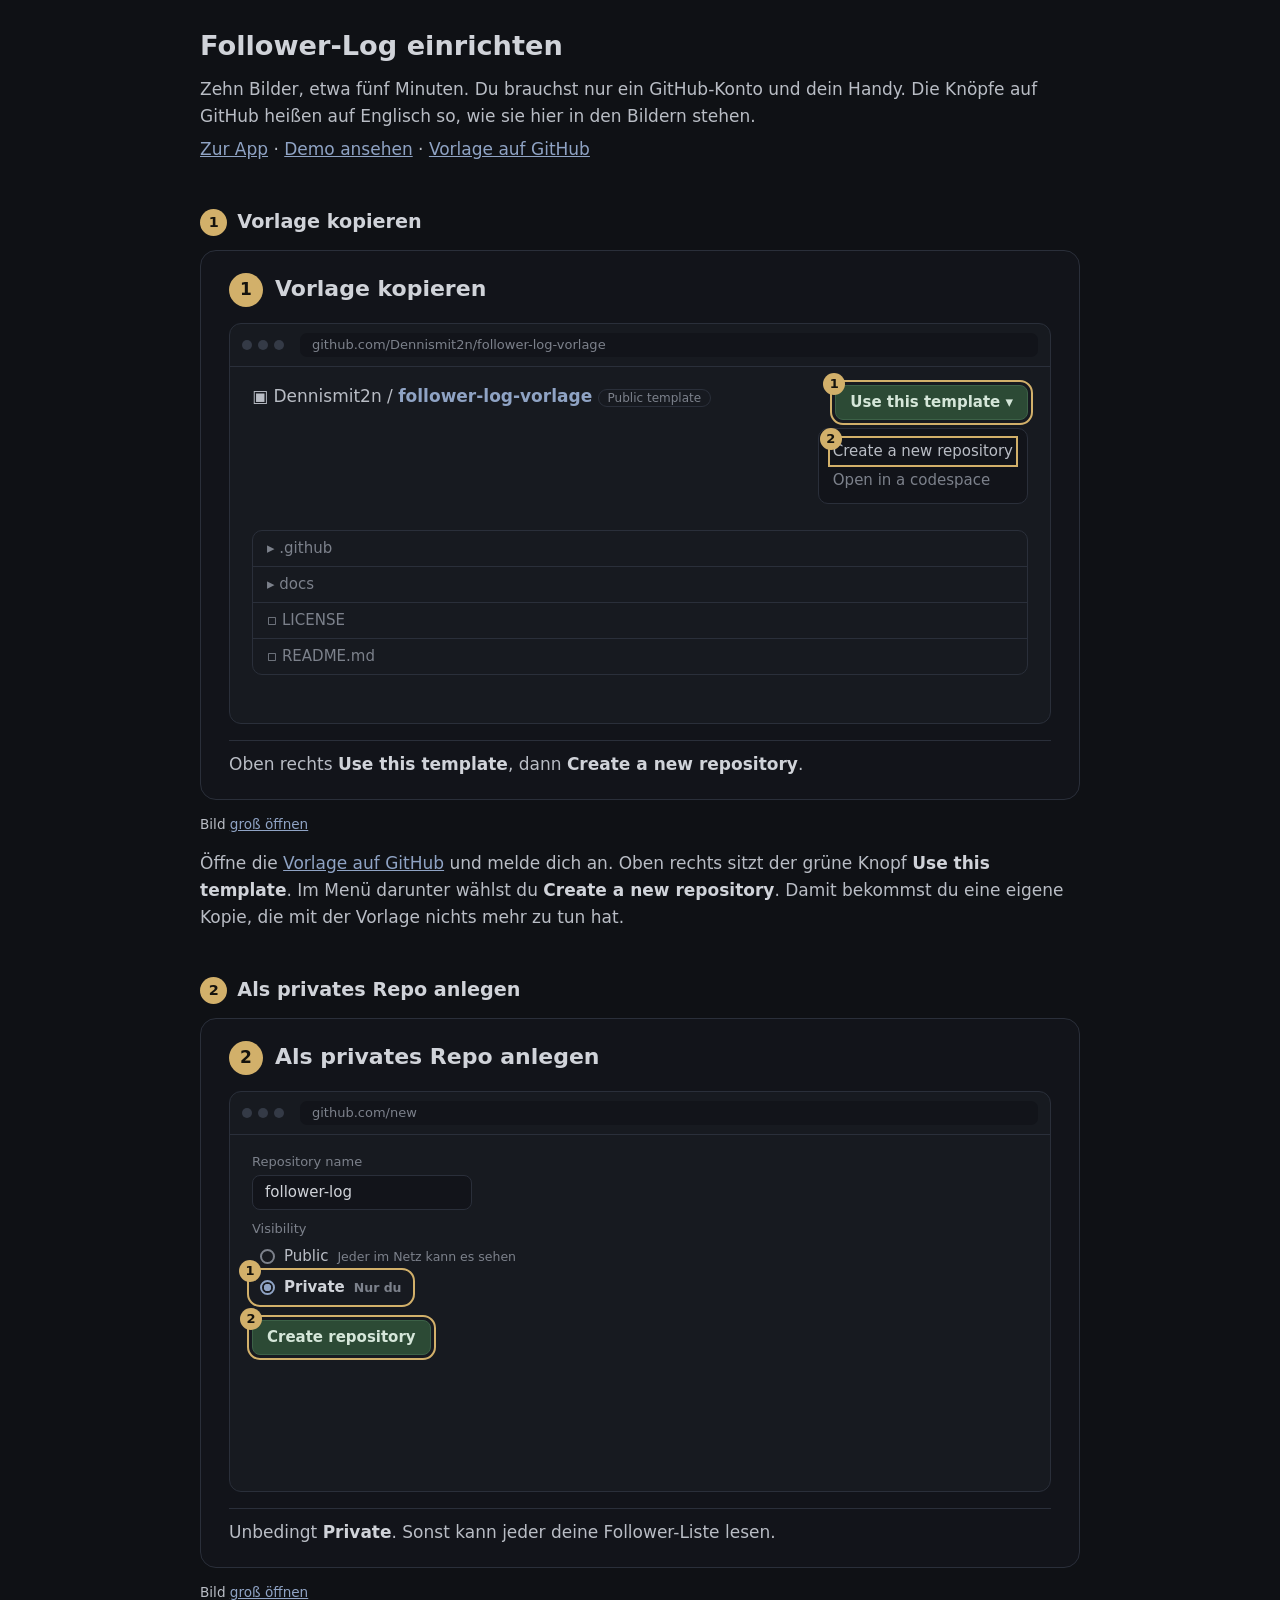
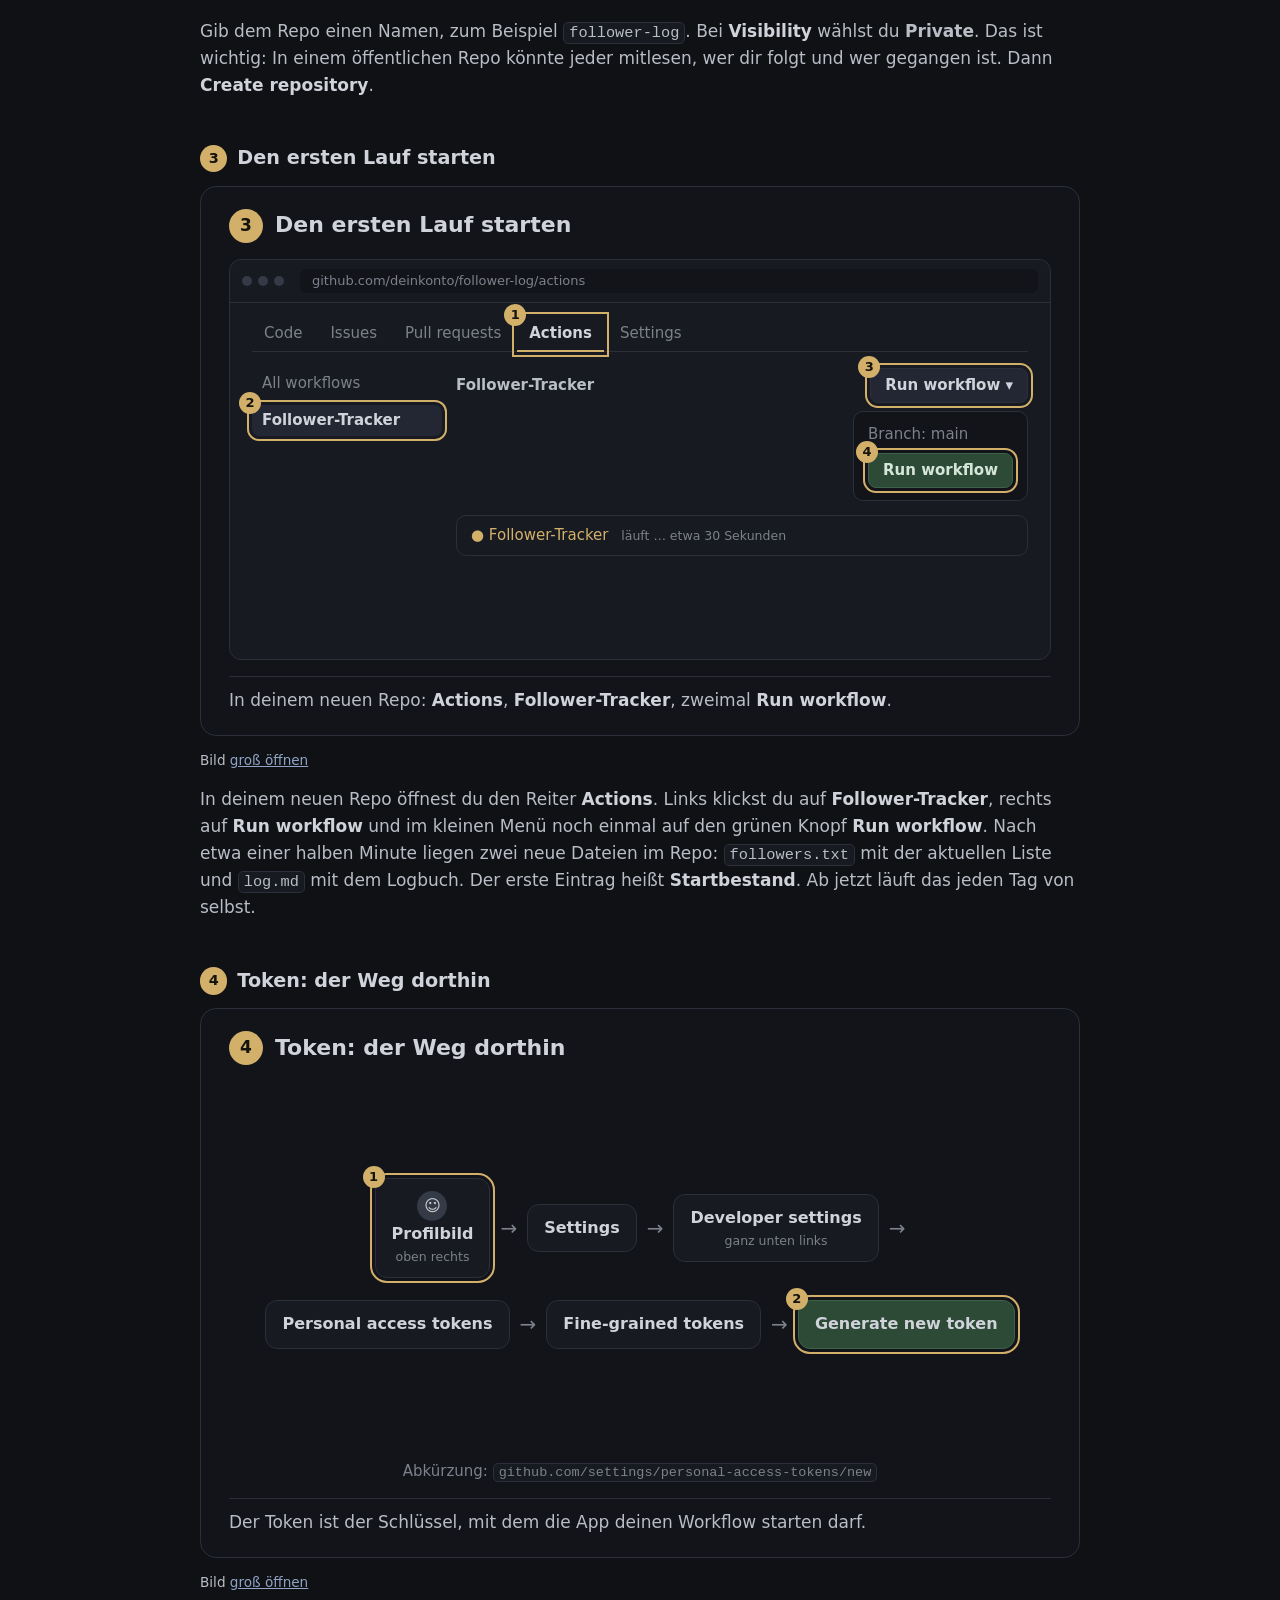
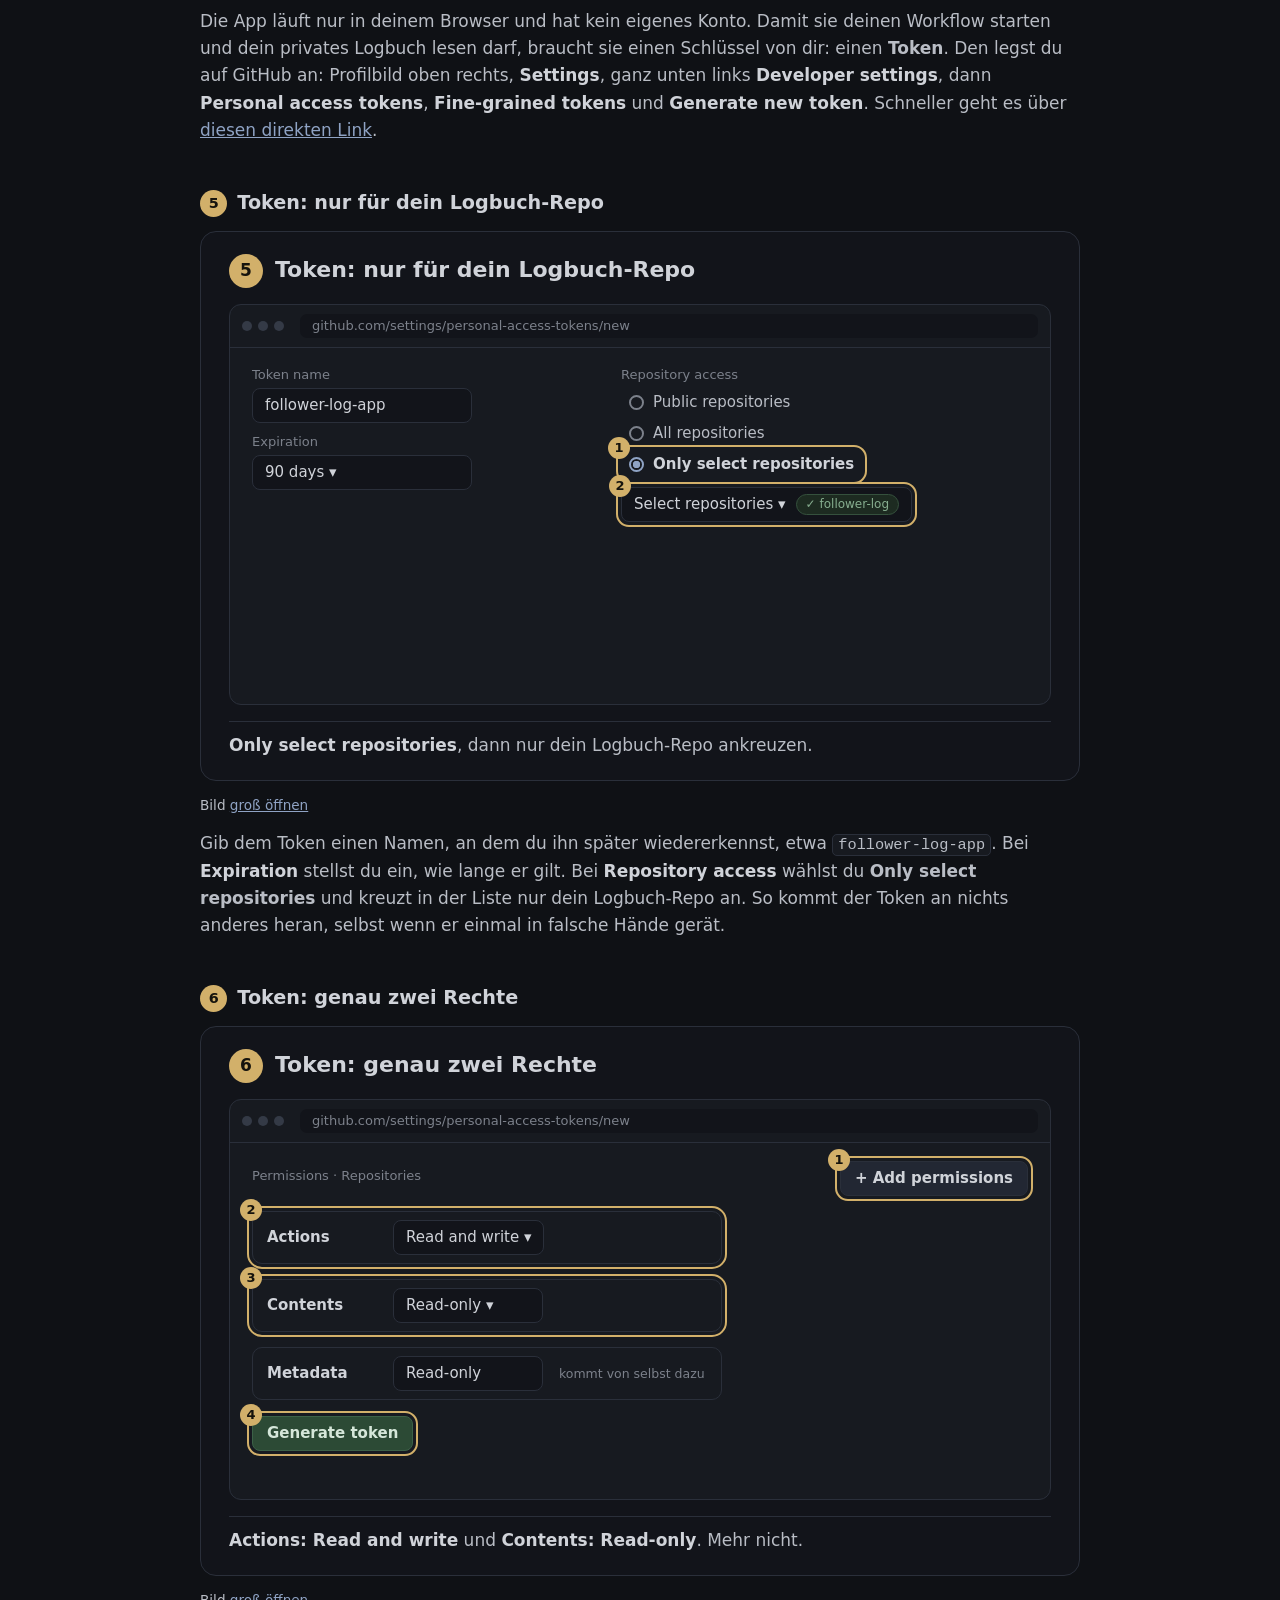
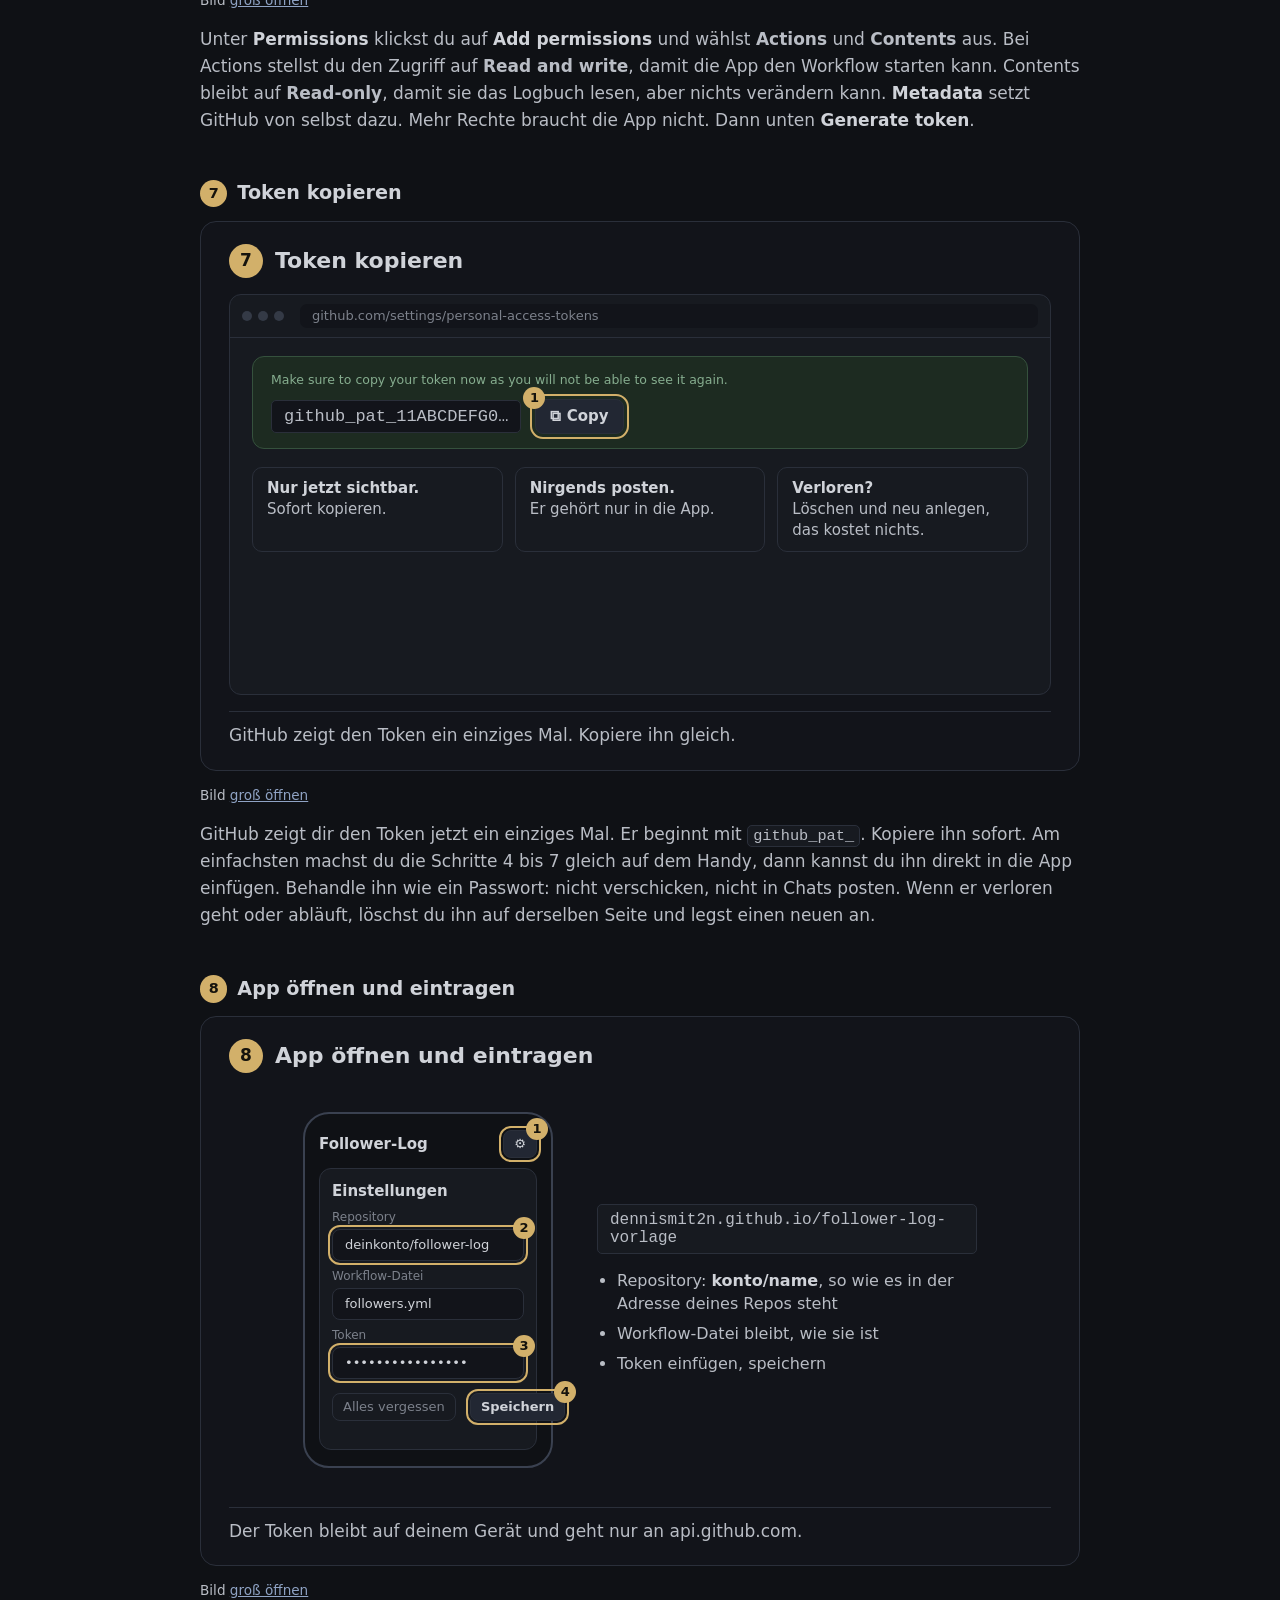
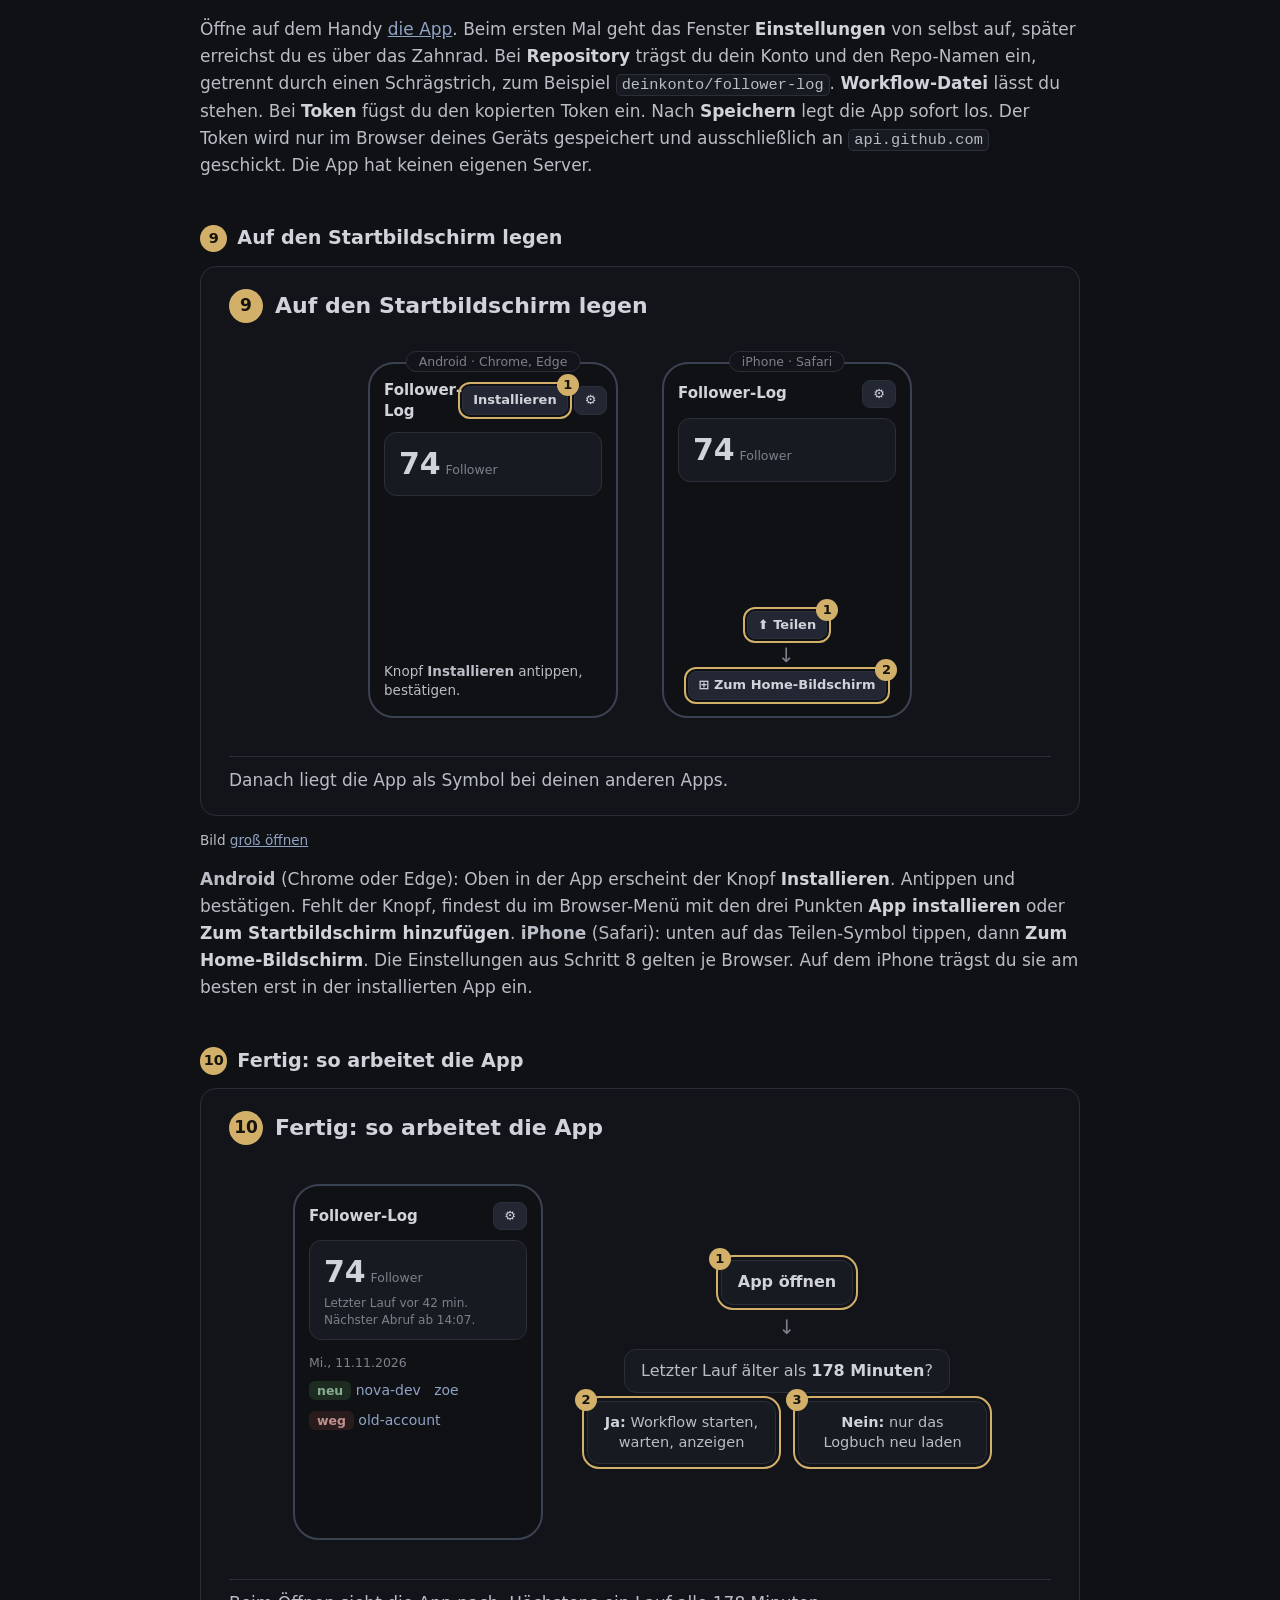
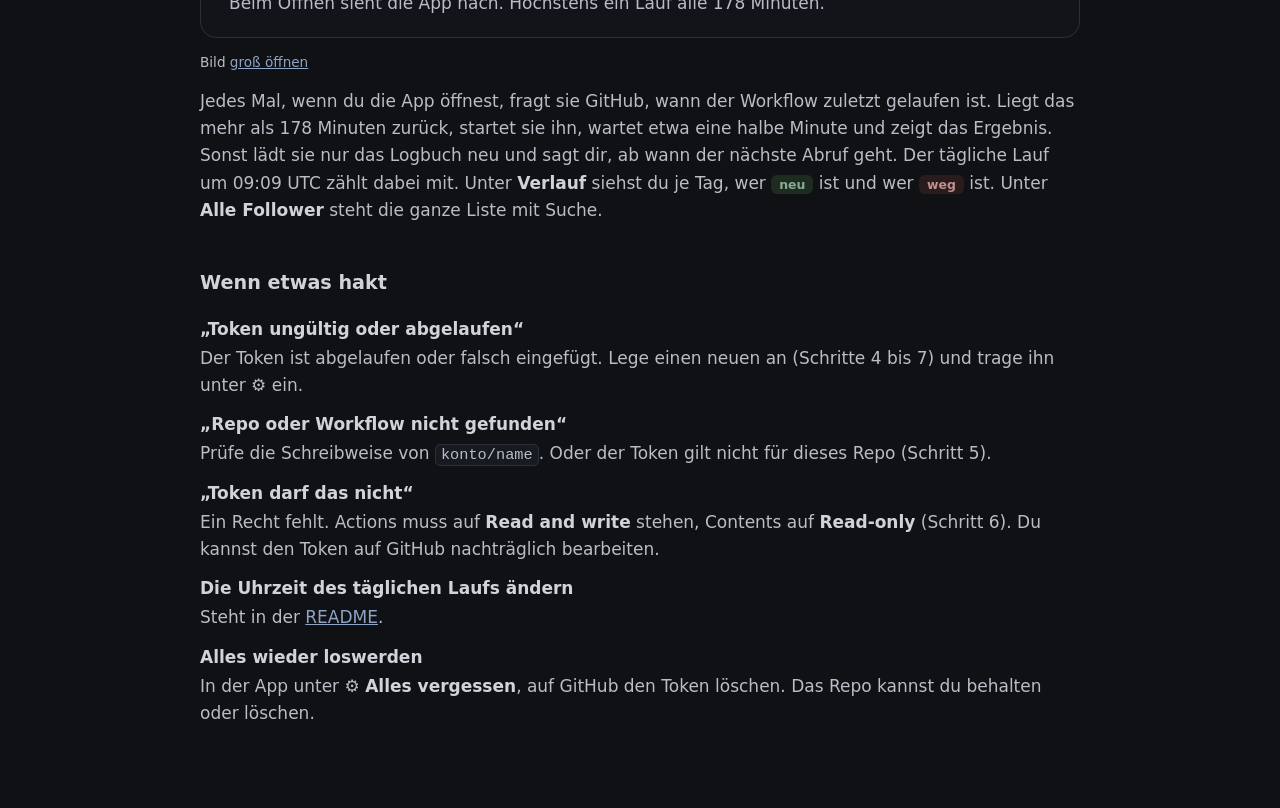
==== docs/anleitung/index.html @ 89ba096e "Anleitung in Bildern: zehn Schritte, bewegtes Bild, Seite fürs Handy README führt jetzt in drei Teil" ====
<!doctype html>
<html lang="de">
<head>
<meta charset="utf-8">
<meta name="viewport" content="width=device-width, initial-scale=1">
<title>Follower-Log einrichten</title>
<meta name="description" content="Schritt für Schritt in Bildern: Vorlage kopieren, Token anlegen, App einrichten und installieren.">
<meta name="theme-color" content="#0f1115">
<meta name="color-scheme" content="dark">
<link rel="icon" href="../icon.svg" type="image/svg+xml">
<link rel="stylesheet" href="anleitung.css?v=1">
</head>
<body>
<header class="seitenkopf">
  <h1>Follower-Log einrichten</h1>
  <p>Zehn Bilder, etwa fünf Minuten. Du brauchst nur ein GitHub-Konto und dein Handy. Die Knöpfe auf GitHub heißen auf Englisch so, wie sie hier in den Bildern stehen.</p>
  <p><a href="../">Zur App</a> · <a href="../?demo">Demo ansehen</a> · <a href="https://github.com/Dennismit2n/follower-log-vorlage">Vorlage auf GitHub</a></p>
</header>

<main>

<!-- 1 -->
<section class="schritt">
  <h2><span>1</span> Vorlage kopieren</h2>
  <div class="bild" id="b01">
    <div class="titel"><b>1</b> Vorlage kopieren</div>
    <div class="fenster">
      <div class="leiste"><i></i><i></i><i></i><span class="adresse">github.com/Dennismit2n/follower-log-vorlage</span></div>
      <div class="inhalt">
        <div class="reihe zwischen">
          <div class="reponame">▣ Dennismit2n / <b>follower-log-vorlage</b> <span class="schild">Public template</span></div>
          <div class="stapel">
            <span class="k gruen ziel">Use this template ▾</span>
            <div class="menue"><span class="ziel zwei">Create a new repository</span><span class="blass">Open in a codespace</span></div>
          </div>
        </div>
        <div class="dateien"><span>▸ .github</span><span>▸ docs</span><span>▫ LICENSE</span><span>▫ README.md</span></div>
      </div>
    </div>
    <div class="unten">Oben rechts <em>Use this template</em>, dann <em>Create a new repository</em>.</div>
  </div>
  <p>Öffne die <a href="https://github.com/Dennismit2n/follower-log-vorlage">Vorlage auf GitHub</a> und melde dich an. Oben rechts sitzt der grüne Knopf <em>Use this template</em>. Im Menü darunter wählst du <em>Create a new repository</em>. Damit bekommst du eine eigene Kopie, die mit der Vorlage nichts mehr zu tun hat.</p>
</section>

<!-- 2 -->
<section class="schritt">
  <h2><span>2</span> Als privates Repo anlegen</h2>
  <div class="bild" id="b02">
    <div class="titel"><b>2</b> Als privates Repo anlegen</div>
    <div class="fenster">
      <div class="leiste"><i></i><i></i><i></i><span class="adresse">github.com/new</span></div>
      <div class="inhalt formular">
        <label>Repository name</label>
        <div class="feld">follower-log</div>
        <label>Visibility</label>
        <div class="wahl"><span class="punkt"></span> Public <small>Jeder im Netz kann es sehen</small></div>
        <div class="wahl an ziel"><span class="punkt"></span> Private <small>Nur du</small></div>
        <span class="k gruen ziel zwei">Create repository</span>
      </div>
    </div>
    <div class="unten">Unbedingt <em>Private</em>. Sonst kann jeder deine Follower-Liste lesen.</div>
  </div>
  <p>Gib dem Repo einen Namen, zum Beispiel <code>follower-log</code>. Bei <em>Visibility</em> wählst du <strong>Private</strong>. Das ist wichtig: In einem öffentlichen Repo könnte jeder mitlesen, wer dir folgt und wer gegangen ist. Dann <em>Create repository</em>.</p>
</section>

<!-- 3 -->
<section class="schritt">
  <h2><span>3</span> Den ersten Lauf starten</h2>
  <div class="bild" id="b03">
    <div class="titel"><b>3</b> Den ersten Lauf starten</div>
    <div class="fenster">
      <div class="leiste"><i></i><i></i><i></i><span class="adresse">github.com/deinkonto/follower-log/actions</span></div>
      <div class="inhalt">
        <div class="tabs"><span>Code</span><span>Issues</span><span>Pull requests</span><span class="aktiv ziel">Actions</span><span>Settings</span></div>
        <div class="reihe oben">
          <div class="seite"><span class="blass">All workflows</span><span class="gewaehlt ziel zwei">Follower-Tracker</span></div>
          <div class="haupt">
            <div class="reihe zwischen"><b>Follower-Tracker</b><span class="k ziel drei">Run workflow ▾</span></div>
            <div class="menue rechts"><span class="blass">Branch: main</span><span class="k gruen ziel vier">Run workflow</span></div>
            <div class="lauf">● Follower-Tracker <small>läuft … etwa 30 Sekunden</small></div>
          </div>
        </div>
      </div>
    </div>
    <div class="unten">In deinem neuen Repo: <em>Actions</em>, <em>Follower-Tracker</em>, zweimal <em>Run workflow</em>.</div>
  </div>
  <p>In deinem neuen Repo öffnest du den Reiter <em>Actions</em>. Links klickst du auf <em>Follower-Tracker</em>, rechts auf <em>Run workflow</em> und im kleinen Menü noch einmal auf den grünen Knopf <em>Run workflow</em>. Nach etwa einer halben Minute liegen zwei neue Dateien im Repo: <code>followers.txt</code> mit der aktuellen Liste und <code>log.md</code> mit dem Logbuch. Der erste Eintrag heißt <em>Startbestand</em>. Ab jetzt läuft das jeden Tag von selbst.</p>
</section>

<!-- 4 -->
<section class="schritt">
  <h2><span>4</span> Token: der Weg dorthin</h2>
  <div class="bild" id="b04">
    <div class="titel"><b>4</b> Token: der Weg dorthin</div>
    <div class="pfad">
      <div class="station ziel"><span class="rund">☺</span>Profilbild<small>oben rechts</small></div><u>→</u>
      <div class="station">Settings</div><u>→</u>
      <div class="station">Developer settings<small>ganz unten links</small></div><u>→</u>
      <div class="station">Personal access tokens</div><u>→</u>
      <div class="station">Fine-grained tokens</div><u>→</u>
      <div class="station gruenrand ziel zwei">Generate new token</div>
    </div>
    <div class="kurz">Abkürzung: <code>github.com/settings/personal-access-tokens/new</code></div>
    <div class="unten">Der Token ist der Schlüssel, mit dem die App deinen Workflow starten darf.</div>
  </div>
  <p>Die App läuft nur in deinem Browser und hat kein eigenes Konto. Damit sie deinen Workflow starten und dein privates Logbuch lesen darf, braucht sie einen Schlüssel von dir: einen <strong>Token</strong>. Den legst du auf GitHub an: Profilbild oben rechts, <em>Settings</em>, ganz unten links <em>Developer settings</em>, dann <em>Personal access tokens</em>, <em>Fine-grained tokens</em> und <em>Generate new token</em>. Schneller geht es über <a href="https://github.com/settings/personal-access-tokens/new">diesen direkten Link</a>.</p>
</section>

<!-- 5 -->
<section class="schritt">
  <h2><span>5</span> Token: nur für dein Logbuch-Repo</h2>
  <div class="bild" id="b05">
    <div class="titel"><b>5</b> Token: nur für dein Logbuch-Repo</div>
    <div class="fenster">
      <div class="leiste"><i></i><i></i><i></i><span class="adresse">github.com/settings/personal-access-tokens/new</span></div>
      <div class="inhalt formular zweispaltig">
        <div>
          <label>Token name</label><div class="feld">follower-log-app</div>
          <label>Expiration</label><div class="feld">90 days ▾</div>
        </div>
        <div>
          <label>Repository access</label>
          <div class="wahl"><span class="punkt"></span> Public repositories</div>
          <div class="wahl"><span class="punkt"></span> All repositories</div>
          <div class="wahl an ziel"><span class="punkt"></span> Only select repositories</div>
          <div class="feld ziel zwei">Select repositories ▾ <span class="schild gruen">✓ follower-log</span></div>
        </div>
      </div>
    </div>
    <div class="unten"><em>Only select repositories</em>, dann nur dein Logbuch-Repo ankreuzen.</div>
  </div>
  <p>Gib dem Token einen Namen, an dem du ihn später wiedererkennst, etwa <code>follower-log-app</code>. Bei <em>Expiration</em> stellst du ein, wie lange er gilt. Bei <em>Repository access</em> wählst du <strong>Only select repositories</strong> und kreuzt in der Liste nur dein Logbuch-Repo an. So kommt der Token an nichts anderes heran, selbst wenn er einmal in falsche Hände gerät.</p>
</section>

<!-- 6 -->
<section class="schritt">
  <h2><span>6</span> Token: genau zwei Rechte</h2>
  <div class="bild" id="b06">
    <div class="titel"><b>6</b> Token: genau zwei Rechte</div>
    <div class="fenster">
      <div class="leiste"><i></i><i></i><i></i><span class="adresse">github.com/settings/personal-access-tokens/new</span></div>
      <div class="inhalt formular">
        <div class="reihe zwischen"><label>Permissions · Repositories</label><span class="k ziel">+ Add permissions</span></div>
        <div class="recht ziel zwei"><b>Actions</b><span class="feld schmal">Read and write ▾</span></div>
        <div class="recht ziel drei"><b>Contents</b><span class="feld schmal">Read-only ▾</span></div>
        <div class="recht blass"><b>Metadata</b><span class="feld schmal">Read-only</span><small>kommt von selbst dazu</small></div>
        <span class="k gruen ziel vier">Generate token</span>
      </div>
    </div>
    <div class="unten"><em>Actions: Read and write</em> und <em>Contents: Read-only</em>. Mehr nicht.</div>
  </div>
  <p>Unter <em>Permissions</em> klickst du auf <em>Add permissions</em> und wählst <strong>Actions</strong> und <strong>Contents</strong> aus. Bei Actions stellst du den Zugriff auf <strong>Read and write</strong>, damit die App den Workflow starten kann. Contents bleibt auf <strong>Read-only</strong>, damit sie das Logbuch lesen, aber nichts verändern kann. <em>Metadata</em> setzt GitHub von selbst dazu. Mehr Rechte braucht die App nicht. Dann unten <em>Generate token</em>.</p>
</section>

<!-- 7 -->
<section class="schritt">
  <h2><span>7</span> Token kopieren</h2>
  <div class="bild" id="b07">
    <div class="titel"><b>7</b> Token kopieren</div>
    <div class="fenster">
      <div class="leiste"><i></i><i></i><i></i><span class="adresse">github.com/settings/personal-access-tokens</span></div>
      <div class="inhalt">
        <div class="tokenkasten">
          <small>Make sure to copy your token now as you will not be able to see it again.</small>
          <div class="reihe"><code class="token">github_pat_11ABCDEFG0…</code><span class="k ziel">⧉ Copy</span></div>
        </div>
        <div class="merk">
          <div><b>Nur jetzt sichtbar.</b> Sofort kopieren.</div>
          <div><b>Nirgends posten.</b> Er gehört nur in die App.</div>
          <div><b>Verloren?</b> Löschen und neu anlegen, das kostet nichts.</div>
        </div>
      </div>
    </div>
    <div class="unten">GitHub zeigt den Token ein einziges Mal. Kopiere ihn gleich.</div>
  </div>
  <p>GitHub zeigt dir den Token jetzt ein einziges Mal. Er beginnt mit <code>github_pat_</code>. Kopiere ihn sofort. Am einfachsten machst du die Schritte 4 bis 7 gleich auf dem Handy, dann kannst du ihn direkt in die App einfügen. Behandle ihn wie ein Passwort: nicht verschicken, nicht in Chats posten. Wenn er verloren geht oder abläuft, löschst du ihn auf derselben Seite und legst einen neuen an.</p>
</section>

<!-- 8 -->
<section class="schritt">
  <h2><span>8</span> App öffnen und eintragen</h2>
  <div class="bild" id="b08">
    <div class="titel"><b>8</b> App öffnen und eintragen</div>
    <div class="reihe mitte weit">
      <div class="handy">
        <div class="hkopf"><b>Follower-Log</b><span class="k klein ziel">⚙</span></div>
        <div class="dialog">
          <b>Einstellungen</b>
          <label>Repository</label><div class="feld ziel zwei">deinkonto/follower-log</div>
          <label>Workflow-Datei</label><div class="feld">followers.yml</div>
          <label>Token</label><div class="feld ziel drei">••••••••••••••••</div>
          <div class="reihe zwischen"><span class="k klein blassk">Alles vergessen</span><span class="k klein ziel vier">Speichern</span></div>
        </div>
      </div>
      <div class="notiz">
        <code>dennismit2n.github.io/<wbr>follower-log-vorlage</code>
        <ul>
          <li>Repository: <b>konto/name</b>, so wie es in der Adresse deines Repos steht</li>
          <li>Workflow-Datei bleibt, wie sie ist</li>
          <li>Token einfügen, speichern</li>
        </ul>
      </div>
    </div>
    <div class="unten">Der Token bleibt auf deinem Gerät und geht nur an api.github.com.</div>
  </div>
  <p>Öffne auf dem Handy <a href="../">die App</a>. Beim ersten Mal geht das Fenster <em>Einstellungen</em> von selbst auf, später erreichst du es über das Zahnrad. Bei <em>Repository</em> trägst du dein Konto und den Repo-Namen ein, getrennt durch einen Schrägstrich, zum Beispiel <code>deinkonto/follower-log</code>. <em>Workflow-Datei</em> lässt du stehen. Bei <em>Token</em> fügst du den kopierten Token ein. Nach <em>Speichern</em> legt die App sofort los. Der Token wird nur im Browser deines Geräts gespeichert und ausschließlich an <code>api.github.com</code> geschickt. Die App hat keinen eigenen Server.</p>
</section>

<!-- 9 -->
<section class="schritt">
  <h2><span>9</span> Auf den Startbildschirm legen</h2>
  <div class="bild" id="b09">
    <div class="titel"><b>9</b> Auf den Startbildschirm legen</div>
    <div class="reihe mitte weit">
      <div class="handy">
        <div class="hschild">Android · Chrome, Edge</div>
        <div class="hkopf"><b>Follower-Log</b><span class="reihe eng"><span class="k klein ziel">Installieren</span><span class="k klein">⚙</span></span></div>
        <div class="karte"><span class="gross">74</span> <small>Follower</small></div>
        <div class="hinw">Knopf <b>Installieren</b> antippen, bestätigen.</div>
      </div>
      <div class="handy">
        <div class="hschild">iPhone · Safari</div>
        <div class="hkopf"><b>Follower-Log</b><span class="k klein">⚙</span></div>
        <div class="karte"><span class="gross">74</span> <small>Follower</small></div>
        <div class="teilen"><span class="k klein ziel">⬆ Teilen</span><u>→</u><span class="k klein ziel zwei">⊞ Zum Home-Bildschirm</span></div>
      </div>
    </div>
    <div class="unten">Danach liegt die App als Symbol bei deinen anderen Apps.</div>
  </div>
  <p><strong>Android</strong> (Chrome oder Edge): Oben in der App erscheint der Knopf <em>Installieren</em>. Antippen und bestätigen. Fehlt der Knopf, findest du im Browser-Menü mit den drei Punkten <em>App installieren</em> oder <em>Zum Startbildschirm hinzufügen</em>. <strong>iPhone</strong> (Safari): unten auf das Teilen-Symbol tippen, dann <em>Zum Home-Bildschirm</em>. Die Einstellungen aus Schritt 8 gelten je Browser. Auf dem iPhone trägst du sie am besten erst in der installierten App ein.</p>
</section>

<!-- 10 -->
<section class="schritt">
  <h2><span>10</span> Fertig: so arbeitet die App</h2>
  <div class="bild" id="b10">
    <div class="titel"><b>10</b> Fertig: so arbeitet die App</div>
    <div class="reihe mitte weit">
      <div class="handy">
        <div class="hkopf"><b>Follower-Log</b><span class="k klein">⚙</span></div>
        <div class="karte"><span class="gross">74</span> <small>Follower</small><div class="blass kleinertext">Letzter Lauf vor 42 min. Nächster Abruf ab 14:07.</div></div>
        <div class="tag">Mi., 11.11.2026</div>
        <div class="zeile"><span class="m neu">neu</span> nova-dev &nbsp; zoe</div>
        <div class="zeile"><span class="m weg">weg</span> old-account</div>
      </div>
      <div class="ablauf">
        <div class="ziel"><b>App öffnen</b></div><u>↓</u>
        <div>Letzter Lauf älter als <b>178 Minuten</b>?</div>
        <div class="gabel">
          <div class="ziel zwei"><b>Ja:</b> Workflow starten, warten, anzeigen</div>
          <div class="ziel drei"><b>Nein:</b> nur das Logbuch neu laden</div>
        </div>
      </div>
    </div>
    <div class="unten">Beim Öffnen sieht die App nach. Höchstens ein Lauf alle 178 Minuten.</div>
  </div>
  <p>Jedes Mal, wenn du die App öffnest, fragt sie GitHub, wann der Workflow zuletzt gelaufen ist. Liegt das mehr als 178 Minuten zurück, startet sie ihn, wartet etwa eine halbe Minute und zeigt das Ergebnis. Sonst lädt sie nur das Logbuch neu und sagt dir, ab wann der nächste Abruf geht. Der tägliche Lauf um 09:09 UTC zählt dabei mit. Unter <em>Verlauf</em> siehst du je Tag, wer <span class="m neu">neu</span> ist und wer <span class="m weg">weg</span> ist. Unter <em>Alle Follower</em> steht die ganze Liste mit Suche.</p>
</section>

<section class="schritt fragen">
  <h2>Wenn etwas hakt</h2>
  <dl>
    <dt>„Token ungültig oder abgelaufen“</dt><dd>Der Token ist abgelaufen oder falsch eingefügt. Lege einen neuen an (Schritte 4 bis 7) und trage ihn unter ⚙ ein.</dd>
    <dt>„Repo oder Workflow nicht gefunden“</dt><dd>Prüfe die Schreibweise von <code>konto/name</code>. Oder der Token gilt nicht für dieses Repo (Schritt 5).</dd>
    <dt>„Token darf das nicht“</dt><dd>Ein Recht fehlt. Actions muss auf <em>Read and write</em> stehen, Contents auf <em>Read-only</em> (Schritt 6). Du kannst den Token auf GitHub nachträglich bearbeiten.</dd>
    <dt>Die Uhrzeit des täglichen Laufs ändern</dt><dd>Steht in der <a href="https://github.com/Dennismit2n/follower-log-vorlage#uhrzeit-ändern">README</a>.</dd>
    <dt>Alles wieder loswerden</dt><dd>In der App unter ⚙ <em>Alles vergessen</em>, auf GitHub den Token löschen. Das Repo kannst du behalten oder löschen.</dd>
  </dl>
</section>

</main>
<script>
// Verkleinert die Bilder als Ganzes, wenn der Bildschirm schmaler ist als 880 Pixel.
// Auf dem Handy bleiben sie lesbar groß und lassen sich seitlich wischen.
function anpassen() {
  const breite = document.querySelector("main").clientWidth;
  document.documentElement.style.setProperty("--z", Math.max(0.62, Math.min(1, breite / 880)));
}
addEventListener("resize", anpassen);
anpassen();
document.querySelectorAll(".bild").forEach((bild, i) => {
  const rahmen = document.createElement("div");
  rahmen.className = "wischen";
  bild.replaceWith(rahmen);
  rahmen.append(bild);
  const p = document.createElement("p");
  p.className = "gross-link";
  p.append("Bild ");
  const a = document.createElement("a");
  a.href = "schritt-" + String(i + 1).padStart(2, "0") + ".png";
  a.textContent = "groß öffnen";
  p.append(a);
  rahmen.after(p);
});
</script>
</body>
</html>
---- docs/anleitung/anleitung.css ----
:root {
  --grund: #0f1115; --flaeche: #171a20; --tiefer: #12141a; --rand: #2a2f3a;
  --text: #b9bdc5; --hell: #d0d3d9; --leise: #7c818b; --akzent: #8fa3c4;
  --gruen: #86ad8f; --gruen-grund: #1d2b21; --rot: #c08f8f; --rot-grund: #2a1c1c;
  --marke: #d2b06a;
}
* { box-sizing: border-box; }
html { background: var(--grund); }
body { margin: 0 auto; max-width: 928px; padding: 24px 24px 64px; background: var(--grund); color: var(--text);
  font: 17px/1.6 system-ui, -apple-system, "Segoe UI", Roboto, sans-serif; }
a { color: var(--akzent); }
code { font: .9em ui-monospace, Consolas, monospace; background: var(--flaeche); border: 1px solid var(--rand); border-radius: 5px; padding: 1px 5px; overflow-wrap: anywhere; }
em { font-style: normal; color: var(--hell); font-weight: 600; }
.seitenkopf h1 { font-size: 1.7rem; margin: 0 0 8px; color: var(--hell); }
.seitenkopf p { margin: 6px 0; }
.schritt { margin-top: 44px; }
.schritt h2 { font-size: 1.2rem; color: var(--hell); display: flex; align-items: center; gap: 10px; margin: 0 0 12px; }
.schritt h2 span { flex: none; width: 1.9em; height: 1.9em; border-radius: 50%; background: var(--marke); color: #15130d; display: grid; place-items: center; font-size: .9rem; }
.schritt > p { margin: 14px 0 0; }
.fragen dt { color: var(--hell); font-weight: 600; margin-top: 12px; }
.fragen dd { margin: 2px 0 0; }
.m { font-size: .78rem; font-weight: 600; border-radius: 6px; padding: 2px 8px; }
.m.neu { color: var(--gruen); background: var(--gruen-grund); }
.m.weg { color: var(--rot); background: var(--rot-grund); }

/* ---------- das Bild: feste Bühne 880 x 550, wird als Ganzes verkleinert ---------- */
.bild { width: 880px; height: 550px; zoom: var(--z, 1); position: relative; overflow: hidden;
  background: var(--tiefer); border: 1px solid var(--rand); border-radius: 16px; padding: 22px 28px;
  display: flex; flex-direction: column; gap: 16px; font-size: 15px; line-height: 1.4; }
.bild .titel { font-size: 22px; font-weight: 600; color: var(--hell); display: flex; align-items: center; gap: 12px; }
.bild .titel b { width: 34px; height: 34px; border-radius: 50%; background: var(--marke); color: #15130d; display: grid; place-items: center; font-size: 17px; }
.bild .unten { margin-top: auto; font-size: 17px; color: var(--text); border-top: 1px solid var(--rand); padding-top: 12px; }
.bild small { color: var(--leise); font-size: 12.5px; }
.bild u { text-decoration: none; color: var(--leise); font-size: 20px; }
.blass { color: var(--leise); }

.fenster { border: 1px solid var(--rand); border-radius: 12px; background: var(--flaeche); flex: 1; min-height: 0; display: flex; flex-direction: column; }
.leiste { display: flex; align-items: center; gap: 6px; padding: 9px 12px; border-bottom: 1px solid var(--rand); }
.leiste i { width: 10px; height: 10px; border-radius: 50%; background: #343a46; }
.adresse { margin-left: 10px; flex: 1; background: var(--tiefer); border-radius: 7px; padding: 3px 12px; color: var(--leise); font-size: 13px; }
.inhalt { padding: 18px 22px; flex: 1; position: relative; }
.reihe { display: flex; gap: 14px; align-items: center; }
.reihe.zwischen { justify-content: space-between; }
.reihe.oben { align-items: flex-start; }
.reihe.mitte { justify-content: center; flex: 1; min-height: 0; }
.reihe.weit { gap: 44px; }
.reihe.eng { gap: 6px; }
.stapel { display: flex; flex-direction: column; align-items: flex-end; gap: 8px; }

.k { display: inline-block; border: 1px solid var(--rand); background: #222733; color: var(--hell); border-radius: 8px; padding: 6px 14px; font-weight: 600; white-space: nowrap; }
.k.gruen { background: #2c4a35; border-color: #3c6147; color: #d5e6d9; }
.k.klein { padding: 4px 10px; font-size: 13px; }
.k.blassk { background: transparent; color: var(--leise); font-weight: 400; }
.schild { border: 1px solid var(--rand); border-radius: 20px; padding: 1px 9px; font-size: 12px; color: var(--leise); }
.schild.gruen { color: var(--gruen); border-color: #35513d; background: var(--gruen-grund); }
.menue { display: flex; flex-direction: column; gap: 8px; border: 1px solid var(--rand); background: var(--tiefer); border-radius: 10px; padding: 12px 14px; width: max-content; }
.menue.rechts { margin: 8px 0 0 auto; align-items: flex-start; }
.reponame { font-size: 17px; }
.reponame b { color: var(--akzent); }
.dateien { margin-top: 26px; border: 1px solid var(--rand); border-radius: 10px; display: grid; }
.dateien span { padding: 7px 14px; border-bottom: 1px solid var(--rand); color: var(--leise); }
.dateien span:last-child { border: 0; }

.formular label, .dialog label { display: block; color: var(--leise); font-size: 13px; margin: 10px 0 4px; }
.formular label:first-child { margin-top: 0; }
.feld { border: 1px solid var(--rand); background: var(--tiefer); border-radius: 8px; padding: 6px 12px; color: var(--hell); width: max-content; min-width: 220px; }
.feld.schmal { min-width: 150px; }
.wahl { display: flex; align-items: center; gap: 9px; padding: 4px 8px; width: max-content; border-radius: 8px; margin: 2px 0; }
.punkt { width: 15px; height: 15px; border-radius: 50%; border: 2px solid var(--leise); }
.wahl.an { color: var(--hell); font-weight: 600; }
.wahl.an .punkt { border-color: var(--akzent); background: radial-gradient(var(--akzent) 45%, transparent 50%); }
.formular > .k { margin-top: 16px; }
.zweispaltig { display: grid; grid-template-columns: 1fr 1.2fr; gap: 30px; }
.zweispaltig .feld.ziel { margin-top: 8px; display: flex; gap: 10px; align-items: center; }
.recht { display: flex; align-items: center; gap: 16px; border: 1px solid var(--rand); border-radius: 10px; padding: 8px 14px; margin-top: 10px; width: 470px; }
.recht b { width: 110px; color: var(--hell); }

.tabs { display: flex; gap: 4px; border-bottom: 1px solid var(--rand); margin: -4px 0 16px; }
.tabs span { padding: 6px 12px; color: var(--leise); border-bottom: 2px solid transparent; margin-bottom: -1px; }
.tabs .aktiv { color: var(--hell); border-color: var(--marke); font-weight: 600; }
.seite { display: flex; flex-direction: column; gap: 6px; width: 190px; }
.seite span { padding: 5px 10px; border-radius: 7px; }
.seite .gewaehlt { background: #222733; color: var(--hell); font-weight: 600; }
.haupt { flex: 1; }
.lauf { margin-top: 14px; border: 1px solid var(--rand); border-radius: 10px; padding: 9px 14px; color: var(--marke); }
.lauf small { margin-left: 8px; }

.pfad { display: flex; flex-wrap: wrap; align-items: center; justify-content: center; gap: 14px 10px; flex: 1; align-content: center; padding: 0 20px; }
.station { border: 1px solid var(--rand); background: var(--flaeche); border-radius: 12px; padding: 12px 16px; color: var(--hell); font-weight: 600; display: flex; flex-direction: column; align-items: center; gap: 2px; font-size: 16px; }
.station small { font-weight: 400; }
.station.gruenrand { background: #2c4a35; border-color: #3c6147; }
.rund { width: 30px; height: 30px; border-radius: 50%; background: #343a46; display: grid; place-items: center; }
.kurz { text-align: center; color: var(--leise); }

.tokenkasten { border: 1px solid #35513d; background: var(--gruen-grund); border-radius: 12px; padding: 14px 18px; display: grid; gap: 10px; }
.tokenkasten small { color: var(--gruen); }
.token { font-size: 17px; padding: 6px 12px; background: var(--tiefer); }
.merk { display: grid; grid-template-columns: repeat(3, 1fr); gap: 12px; margin-top: 18px; }
.merk div { border: 1px solid var(--rand); border-radius: 10px; padding: 10px 14px; }
.merk b { display: block; color: var(--hell); }

.handy { width: 250px; height: 356px; border: 2px solid #3a4150; border-radius: 26px; background: var(--grund); padding: 16px 14px; display: flex; flex-direction: column; gap: 10px; position: relative; flex: none; }
.hkopf { display: flex; justify-content: space-between; align-items: center; color: var(--hell); }
.hschild { position: absolute; top: -13px; left: 50%; transform: translateX(-50%); background: var(--tiefer); border: 1px solid var(--rand); border-radius: 20px; padding: 1px 12px; font-size: 12.5px; white-space: nowrap; color: var(--leise); }
.dialog { border: 1px solid var(--rand); background: var(--flaeche); border-radius: 12px; padding: 12px; flex: 1; }
.dialog b { color: var(--hell); }
.dialog .feld { width: 100%; min-width: 0; font-size: 13px; }
.dialog label { margin: 7px 0 3px; font-size: 12px; }
.dialog .reihe { margin-top: 14px; }
.karte { border: 1px solid var(--rand); background: var(--flaeche); border-radius: 12px; padding: 10px 14px; }
.gross { font-size: 30px; font-weight: 600; color: var(--hell); }
.kleinertext { font-size: 12px; margin-top: 2px; }
.hinw { margin-top: auto; font-size: 13.5px; }
.teilen { margin-top: auto; display: flex; flex-direction: column; align-items: center; gap: 2px; }
.teilen u { transform: rotate(90deg); }
.tag { font-size: 12.5px; color: var(--leise); margin-top: 4px; }
.zeile { color: var(--akzent); font-size: 14px; }
.notiz { width: 380px; }
.notiz code { font-size: 16px; display: inline-block; padding: 6px 12px; }
.notiz ul { padding-left: 20px; margin: 16px 0 0; display: grid; gap: 8px; font-size: 16px; }
.notiz b { color: var(--hell); }
.ablauf { width: 400px; display: flex; flex-direction: column; align-items: center; gap: 8px; text-align: center; font-size: 16px; }
.ablauf > div { border: 1px solid var(--rand); background: var(--flaeche); border-radius: 12px; padding: 10px 16px; }
.ablauf b { color: var(--hell); }
.gabel { display: grid; grid-template-columns: 1fr 1fr; gap: 12px; border: 0 !important; background: none !important; padding: 0 !important; }
.gabel div { border: 1px solid var(--rand); background: var(--flaeche); border-radius: 12px; padding: 10px 12px; font-size: 14.5px; }

/* ---------- Markierungen: Ring und Nummer ---------- */
.ziel { position: relative; outline: 2.5px solid var(--marke); outline-offset: 3px; }
.ziel::after { content: "1"; position: absolute; top: -13px; left: -13px; width: 22px; height: 22px; border-radius: 50%;
  background: var(--marke); color: #15130d; font: 700 13px/22px system-ui, sans-serif; text-align: center; }
.ziel.zwei::after { content: "2"; } .ziel.drei::after { content: "3"; } .ziel.vier::after { content: "4"; }
body.ohne .ziel { outline-color: transparent; }
body.ohne .ziel::after { display: none; }

/* Feinschliff: Markierungen sollen nichts verdecken */
.handy .ziel { outline-offset: 2px; }
.handy .ziel::after { left: auto; right: -12px; }
.recht { margin-top: 15px; }
.gabel { gap: 22px; }
#b01 .reihe.zwischen { align-items: flex-start; }
.pfad { gap: 22px 10px; }

/* Handy: Bild seitlich wischen statt winzig */
.wischen { overflow-x: auto; border-radius: 12px; }
.gross-link { margin: 4px 0 0; font-size: .85rem; }
@media (max-width: 600px) { body { padding: 16px 16px 48px; font-size: 16px; } }
@media (max-width: 760px) { .gross-link::before { content: "Seitlich wischen oder: "; color: var(--leise); } }
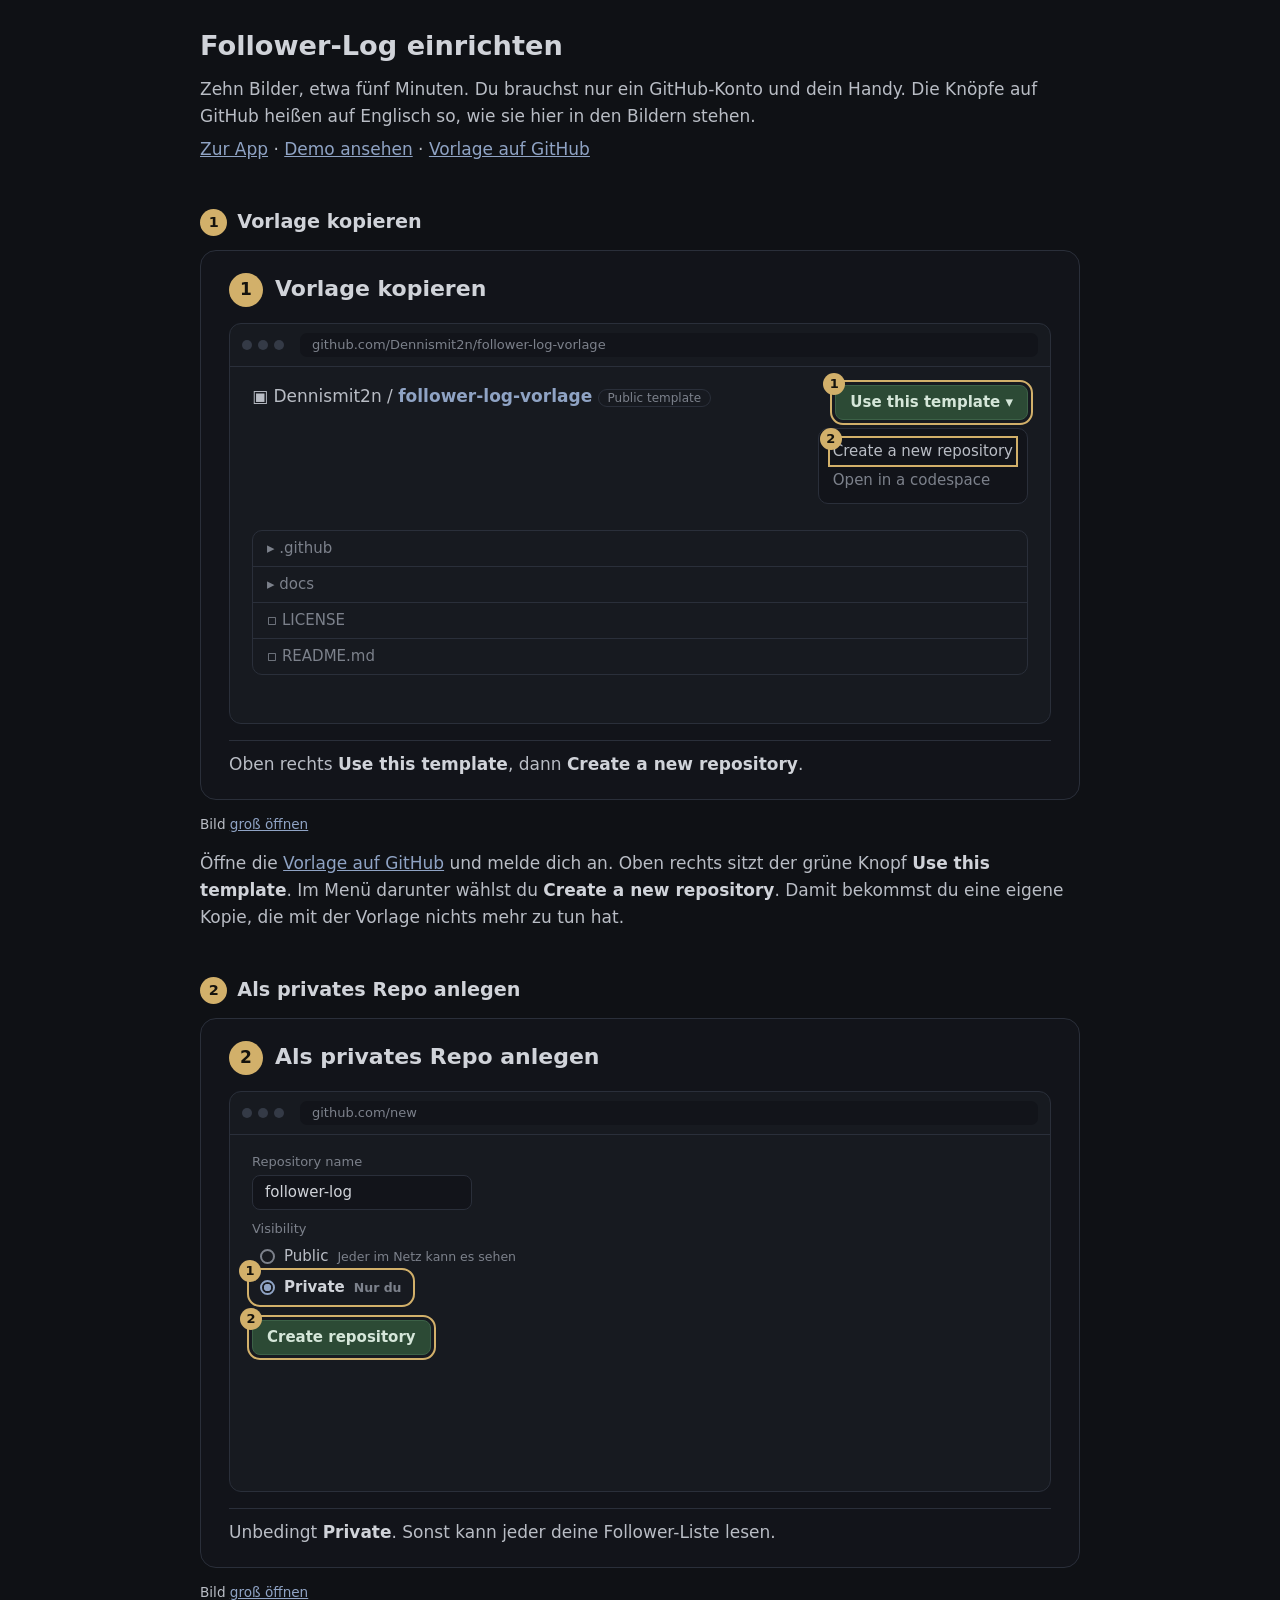
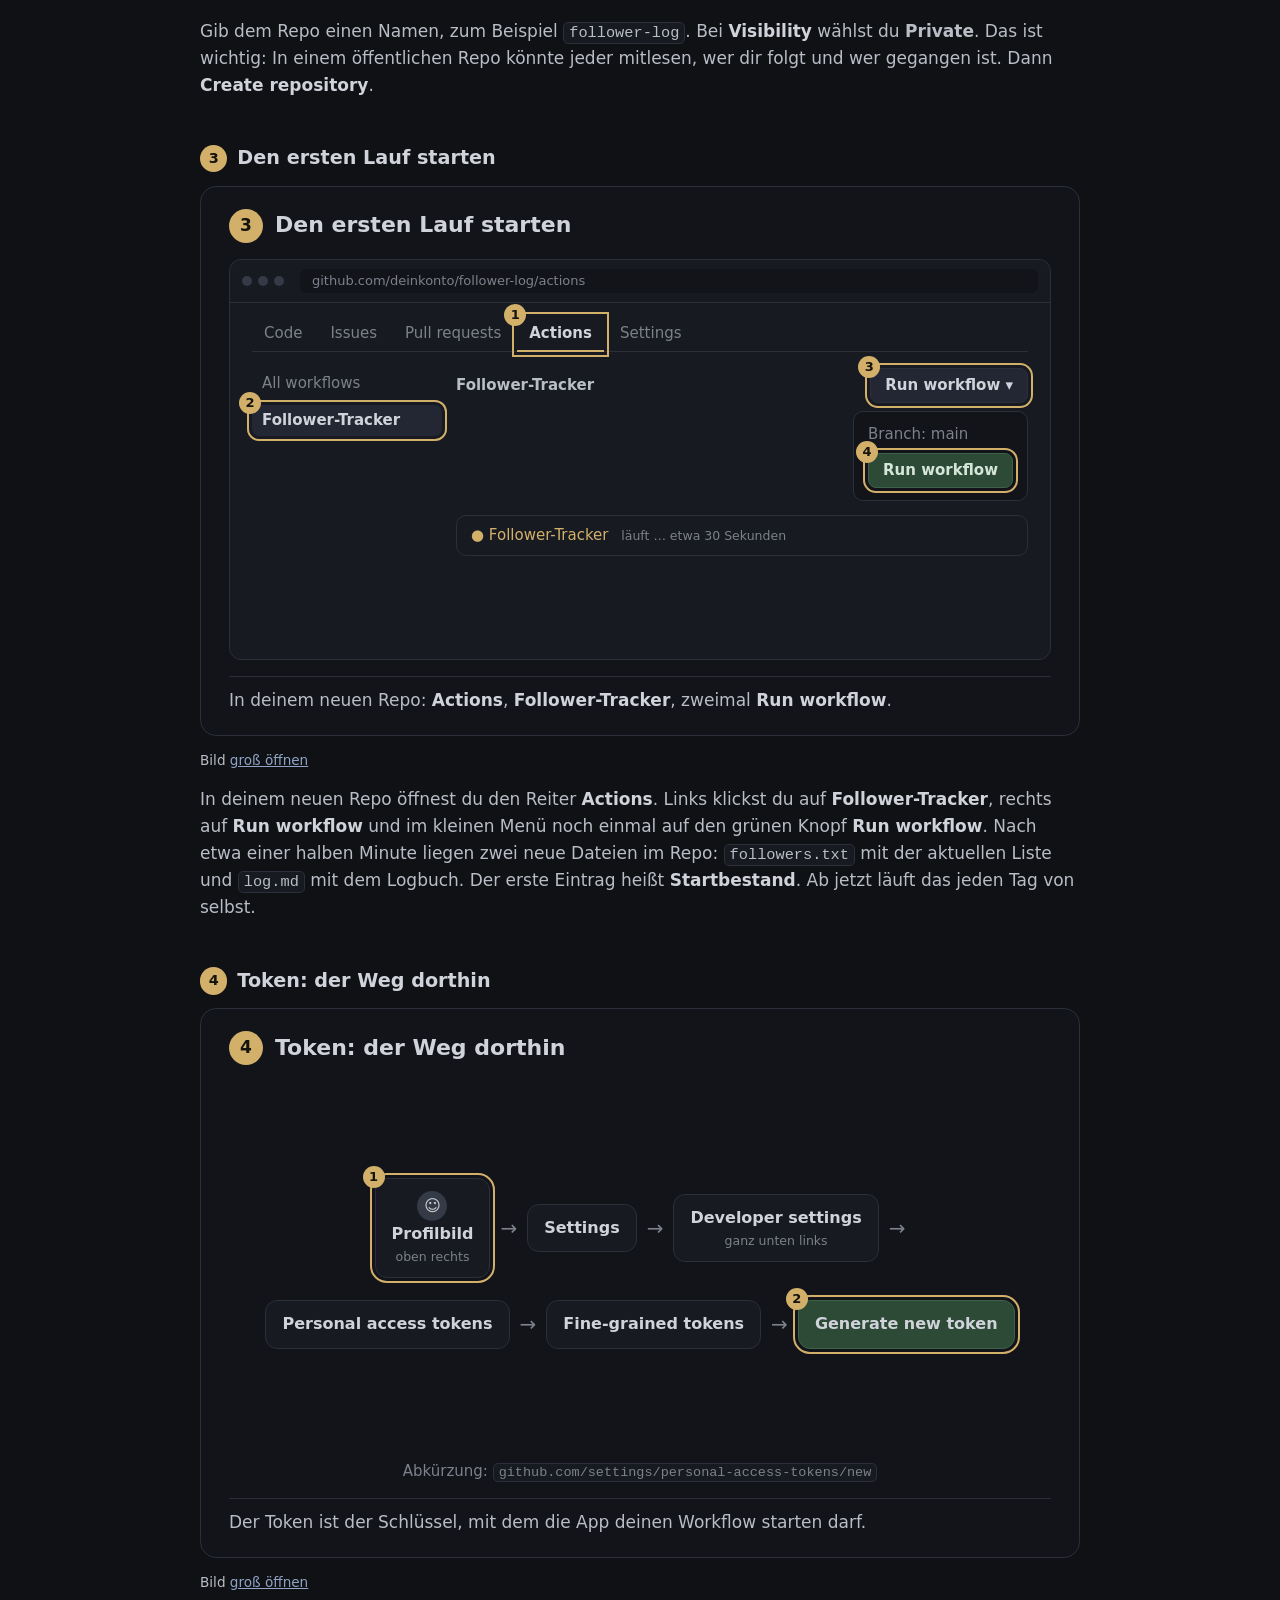
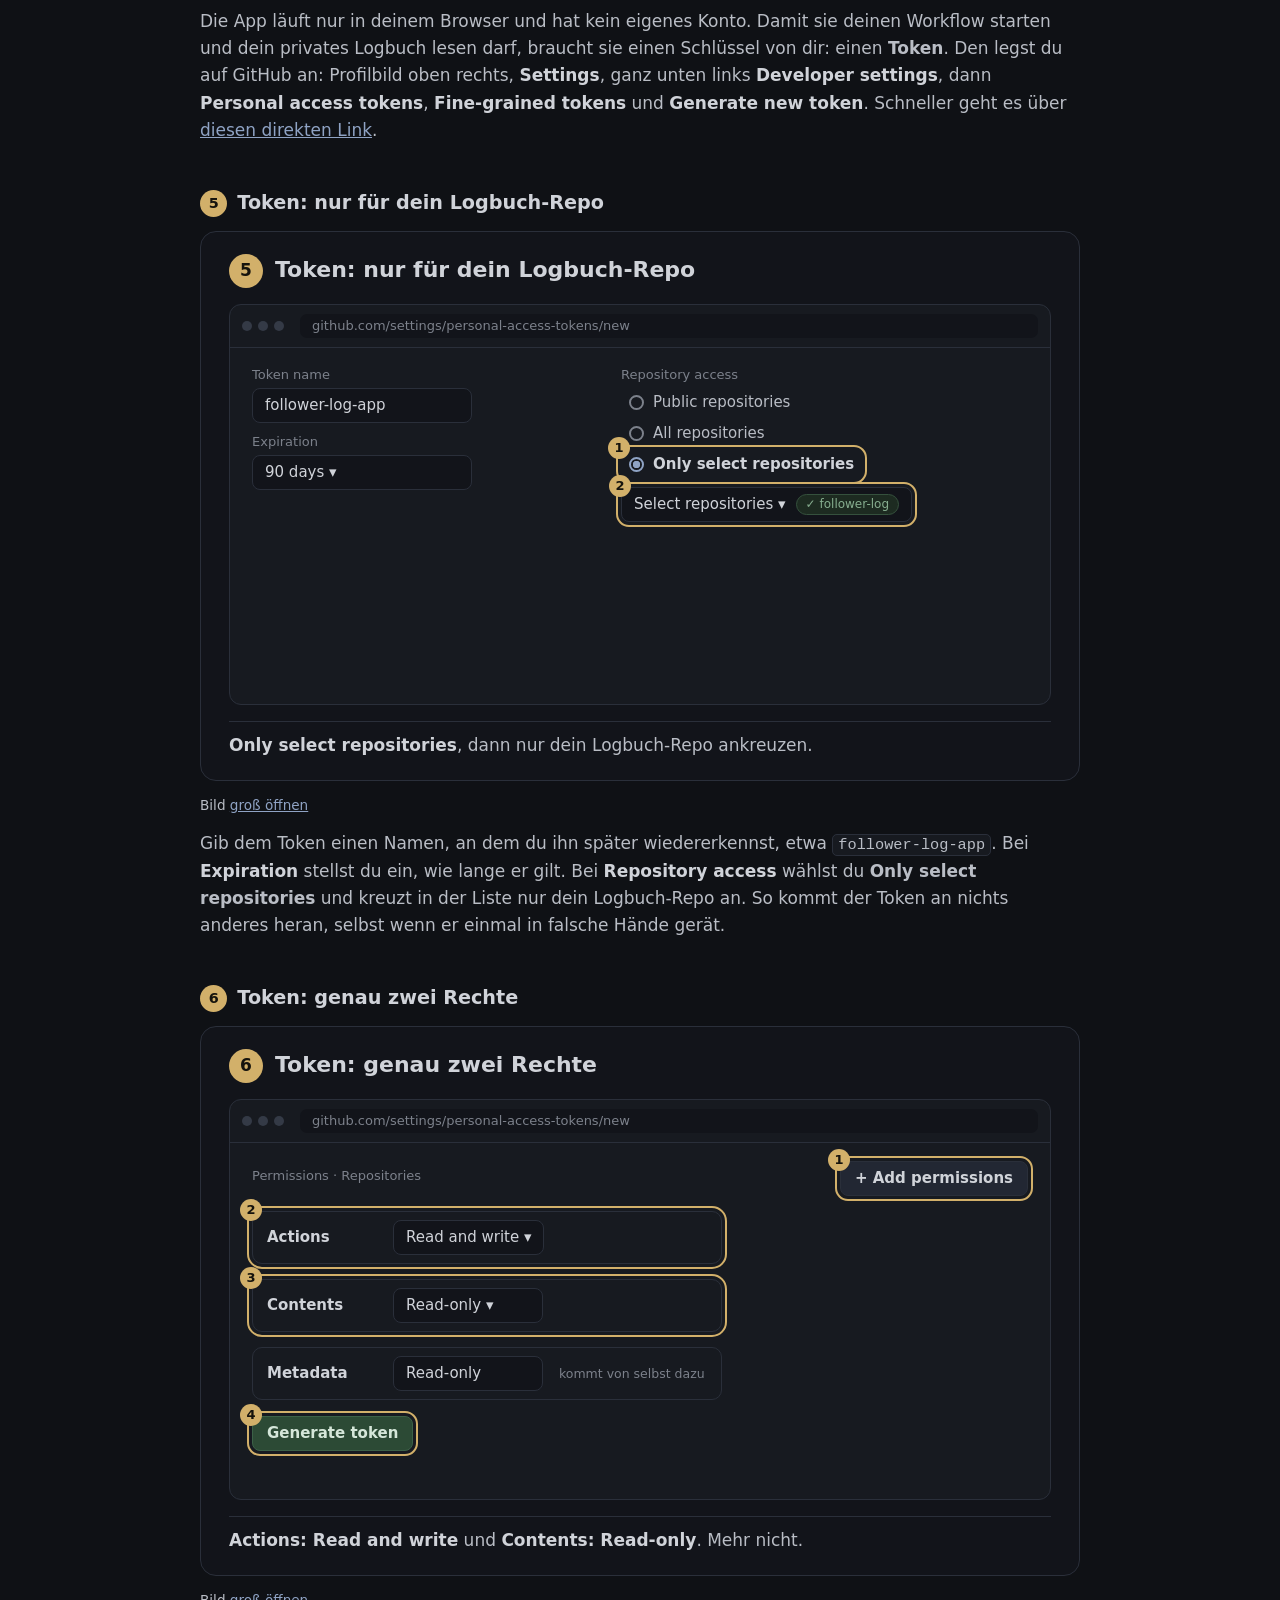
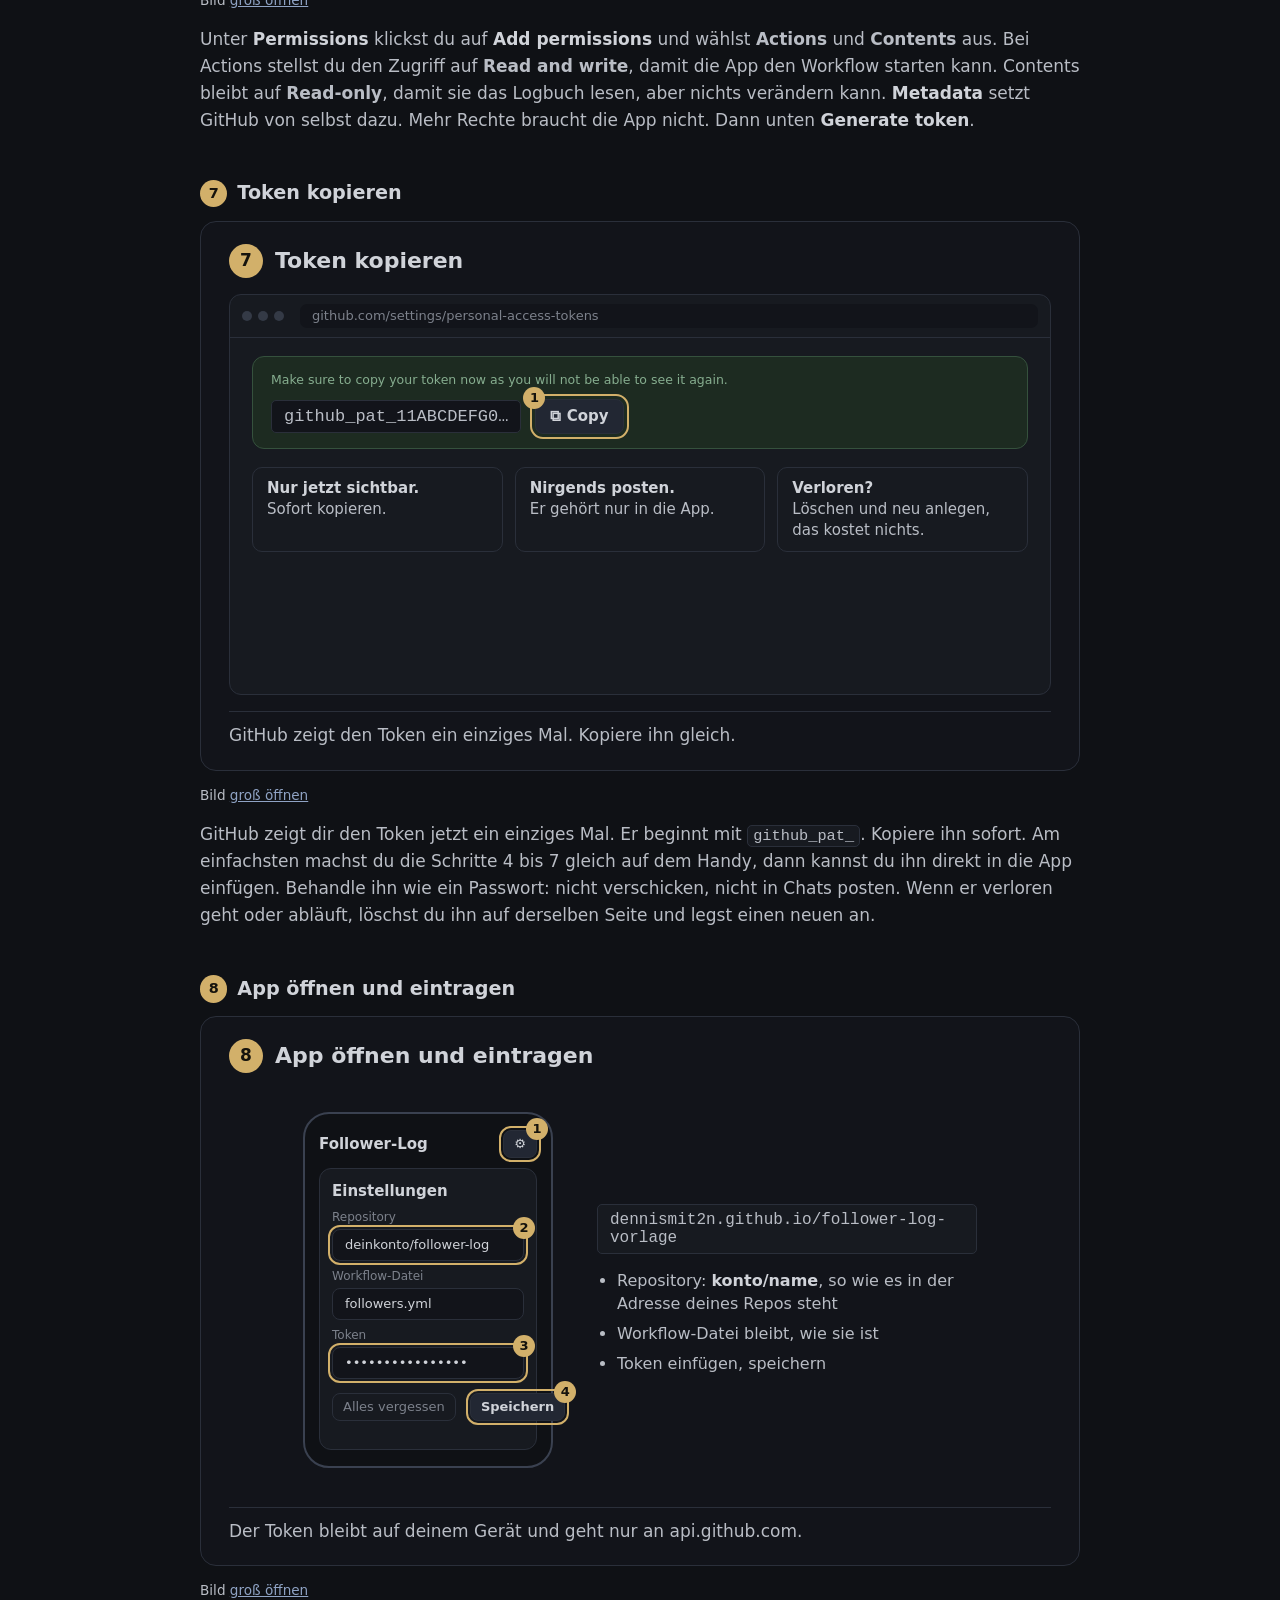
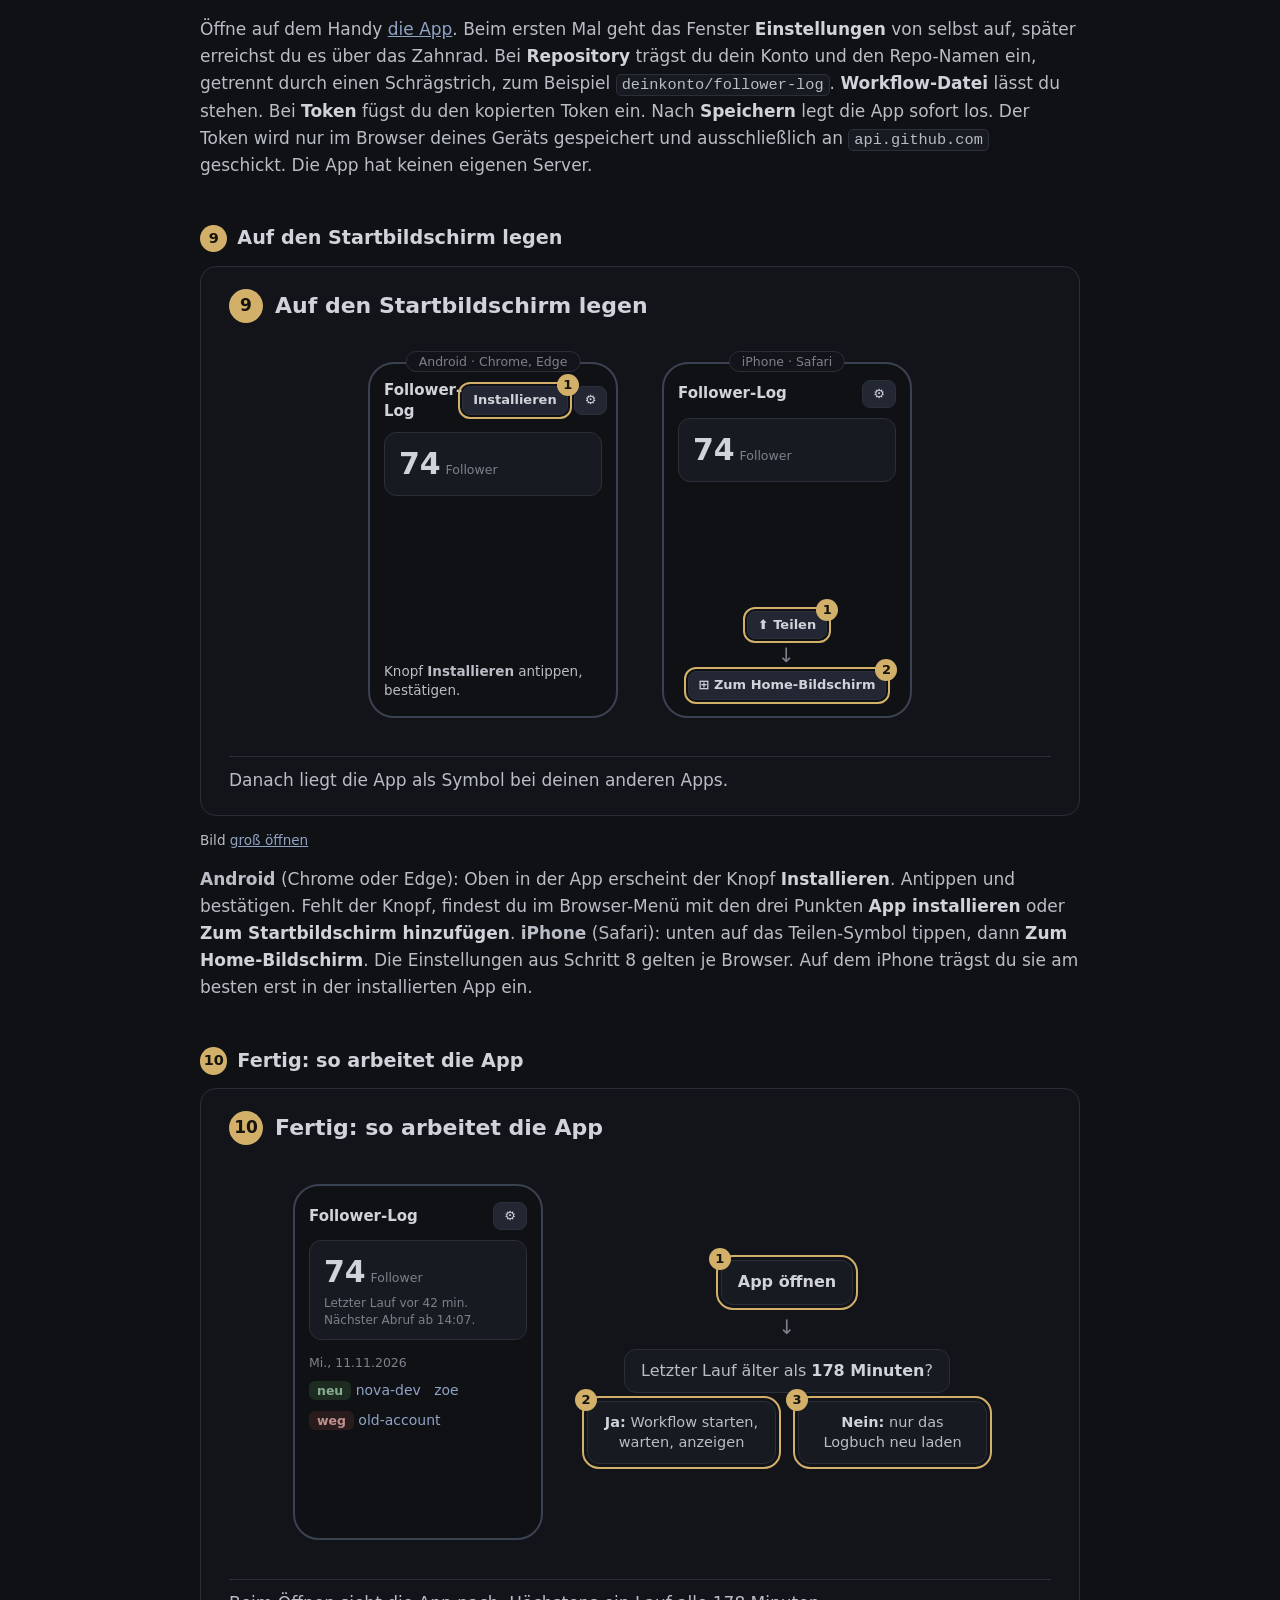
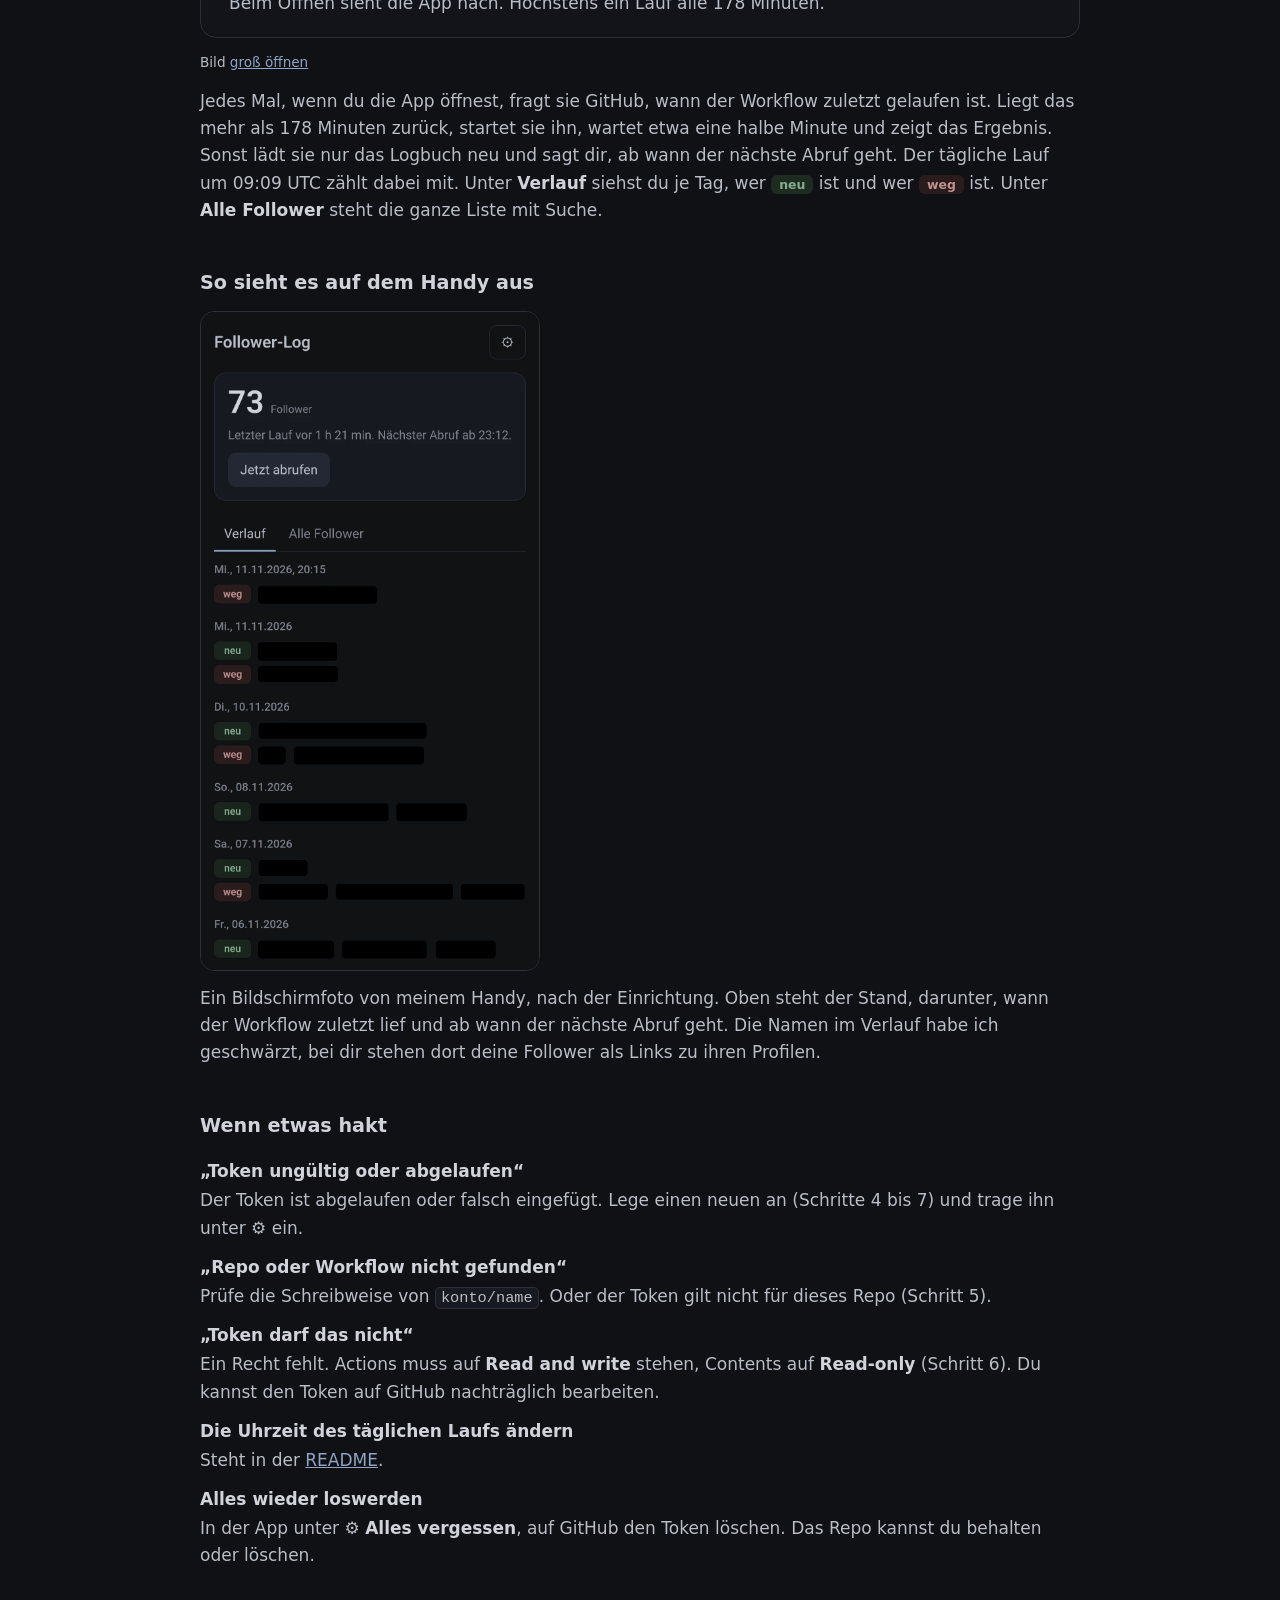
==== commit fc9c83ec: "Bildschirmfoto vom Handy in README und Anleitung, Namen geschwärzt Co-Authored-By: Claude Fable 5.2 " ====
--- a/docs/anleitung/index.html
+++ b/docs/anleitung/index.html
@@ -8,7 +8,7 @@
 <meta name="theme-color" content="#0f1115">
 <meta name="color-scheme" content="dark">
 <link rel="icon" href="../icon.svg" type="image/svg+xml">
-<link rel="stylesheet" href="anleitung.css?v=1">
+<link rel="stylesheet" href="anleitung.css?v=2">
 </head>
 <body>
 <header class="seitenkopf">
@@ -255,6 +255,12 @@
     <div class="unten">Beim Öffnen sieht die App nach. Höchstens ein Lauf alle 178 Minuten.</div>
   </div>
   <p>Jedes Mal, wenn du die App öffnest, fragt sie GitHub, wann der Workflow zuletzt gelaufen ist. Liegt das mehr als 178 Minuten zurück, startet sie ihn, wartet etwa eine halbe Minute und zeigt das Ergebnis. Sonst lädt sie nur das Logbuch neu und sagt dir, ab wann der nächste Abruf geht. Der tägliche Lauf um 09:09 UTC zählt dabei mit. Unter <em>Verlauf</em> siehst du je Tag, wer <span class="m neu">neu</span> ist und wer <span class="m weg">weg</span> ist. Unter <em>Alle Follower</em> steht die ganze Liste mit Suche.</p>
+</section>
+
+<section class="schritt echt">
+  <h2>So sieht es auf dem Handy aus</h2>
+  <img src="handy.png" width="1027" height="2000" loading="lazy" alt="Die App auf dem Handy: 73 Follower, letzter Lauf vor 1 h 21 min, nächster Abruf ab 23:12, darunter der Verlauf je Tag mit grünen Marken neu und roten Marken weg. Die Namen sind geschwärzt.">
+  <p>Ein Bildschirmfoto von meinem Handy, nach der Einrichtung. Oben steht der Stand, darunter, wann der Workflow zuletzt lief und ab wann der nächste Abruf geht. Die Namen im Verlauf habe ich geschwärzt, bei dir stehen dort deine Follower als Links zu ihren Profilen.</p>
 </section>
 
 <section class="schritt fragen">
--- a/docs/anleitung/anleitung.css
+++ b/docs/anleitung/anleitung.css
@@ -146,3 +146,6 @@
 .gross-link { margin: 4px 0 0; font-size: .85rem; }
 @media (max-width: 600px) { body { padding: 16px 16px 48px; font-size: 16px; } }
 @media (max-width: 760px) { .gross-link::before { content: "Seitlich wischen oder: "; color: var(--leise); } }
+
+/* Echtes Bildschirmfoto vom Handy */
+.echt img { display: block; width: 100%; max-width: 340px; height: auto; border: 1px solid var(--rand); border-radius: 14px; margin: 0 0 12px; }
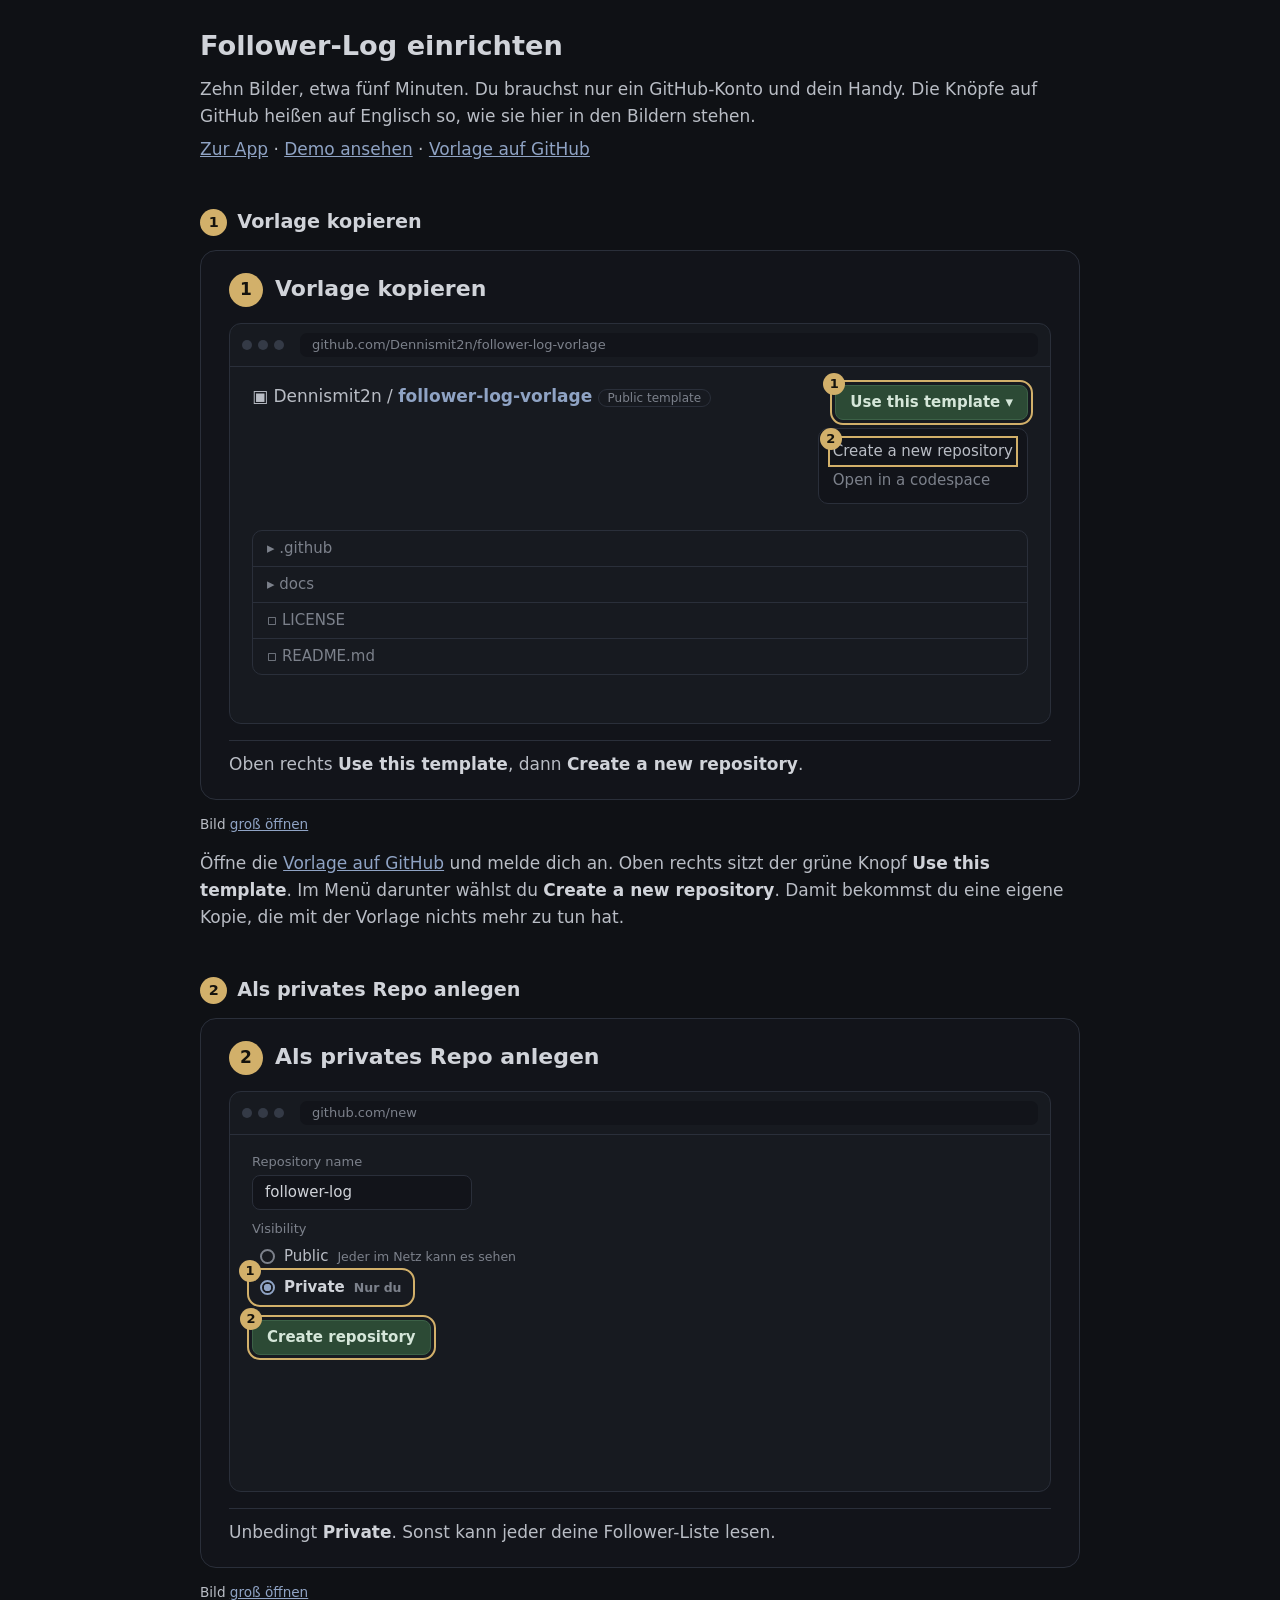
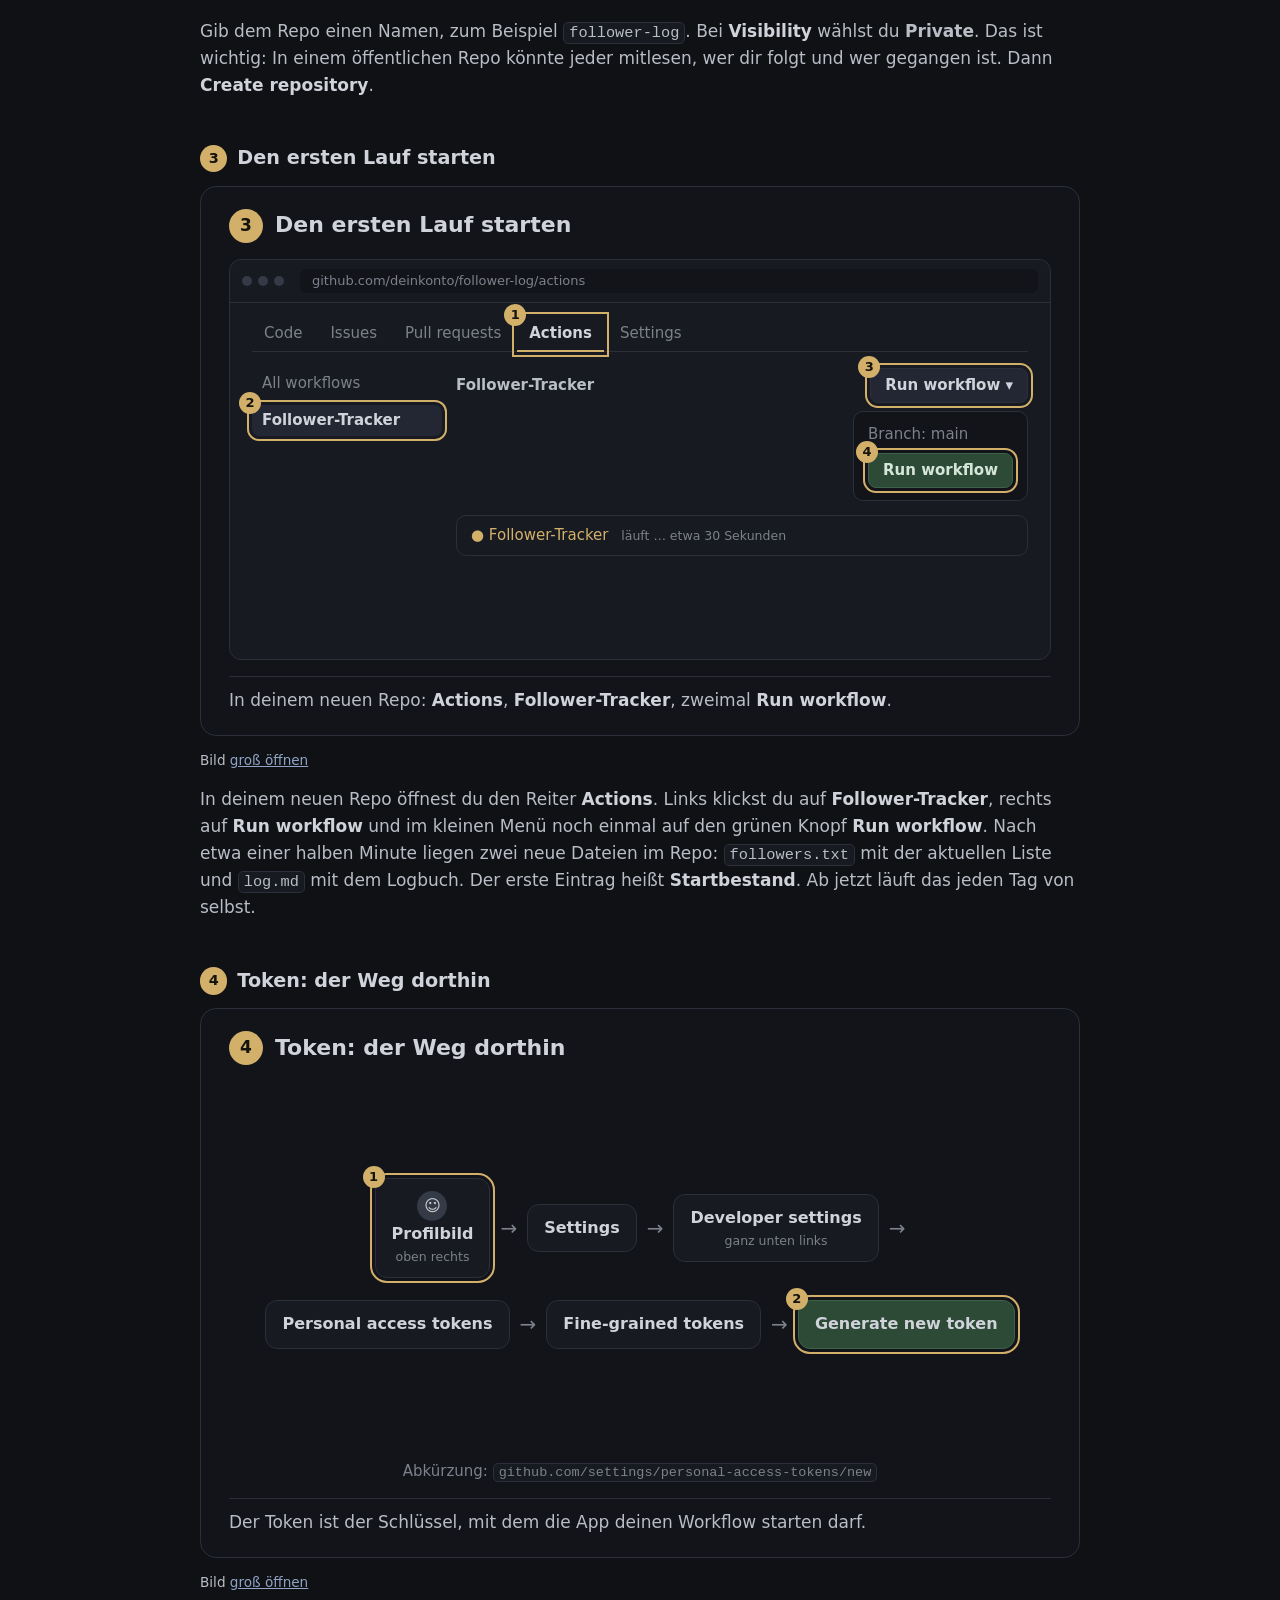
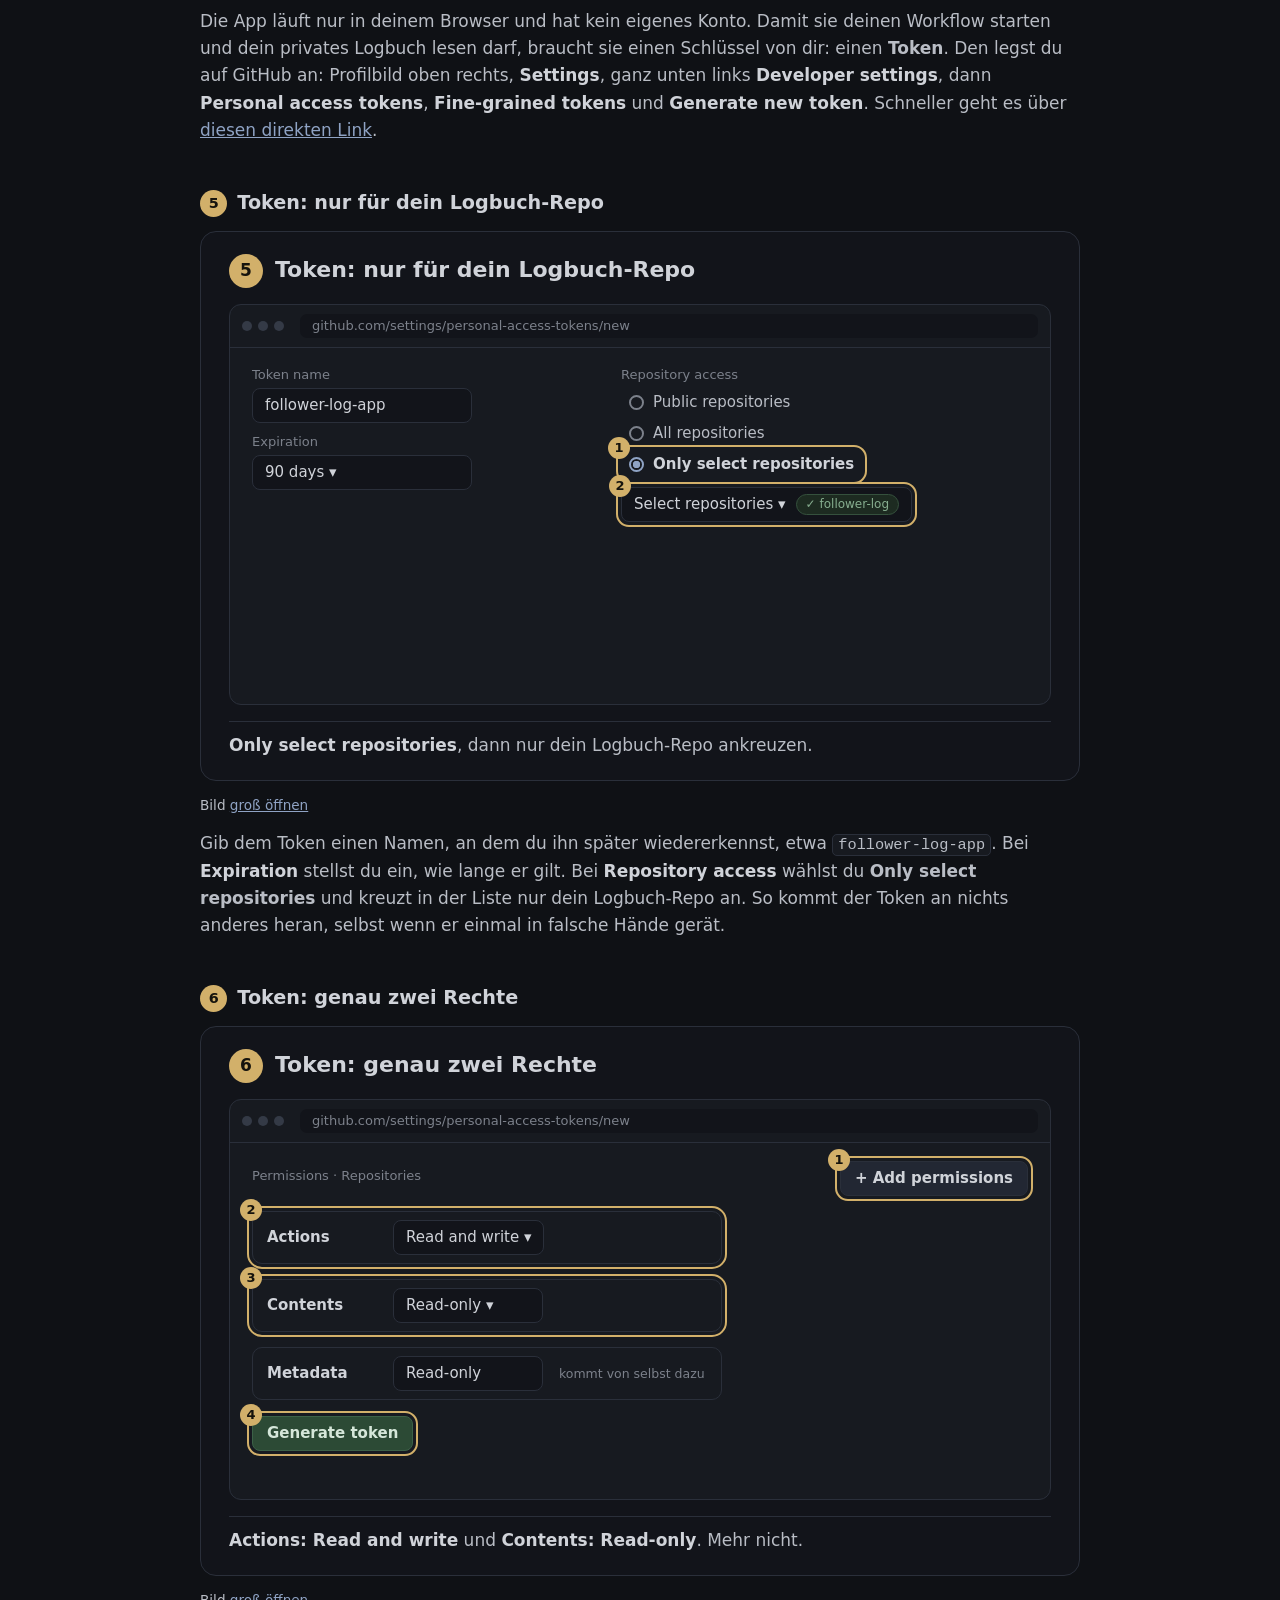
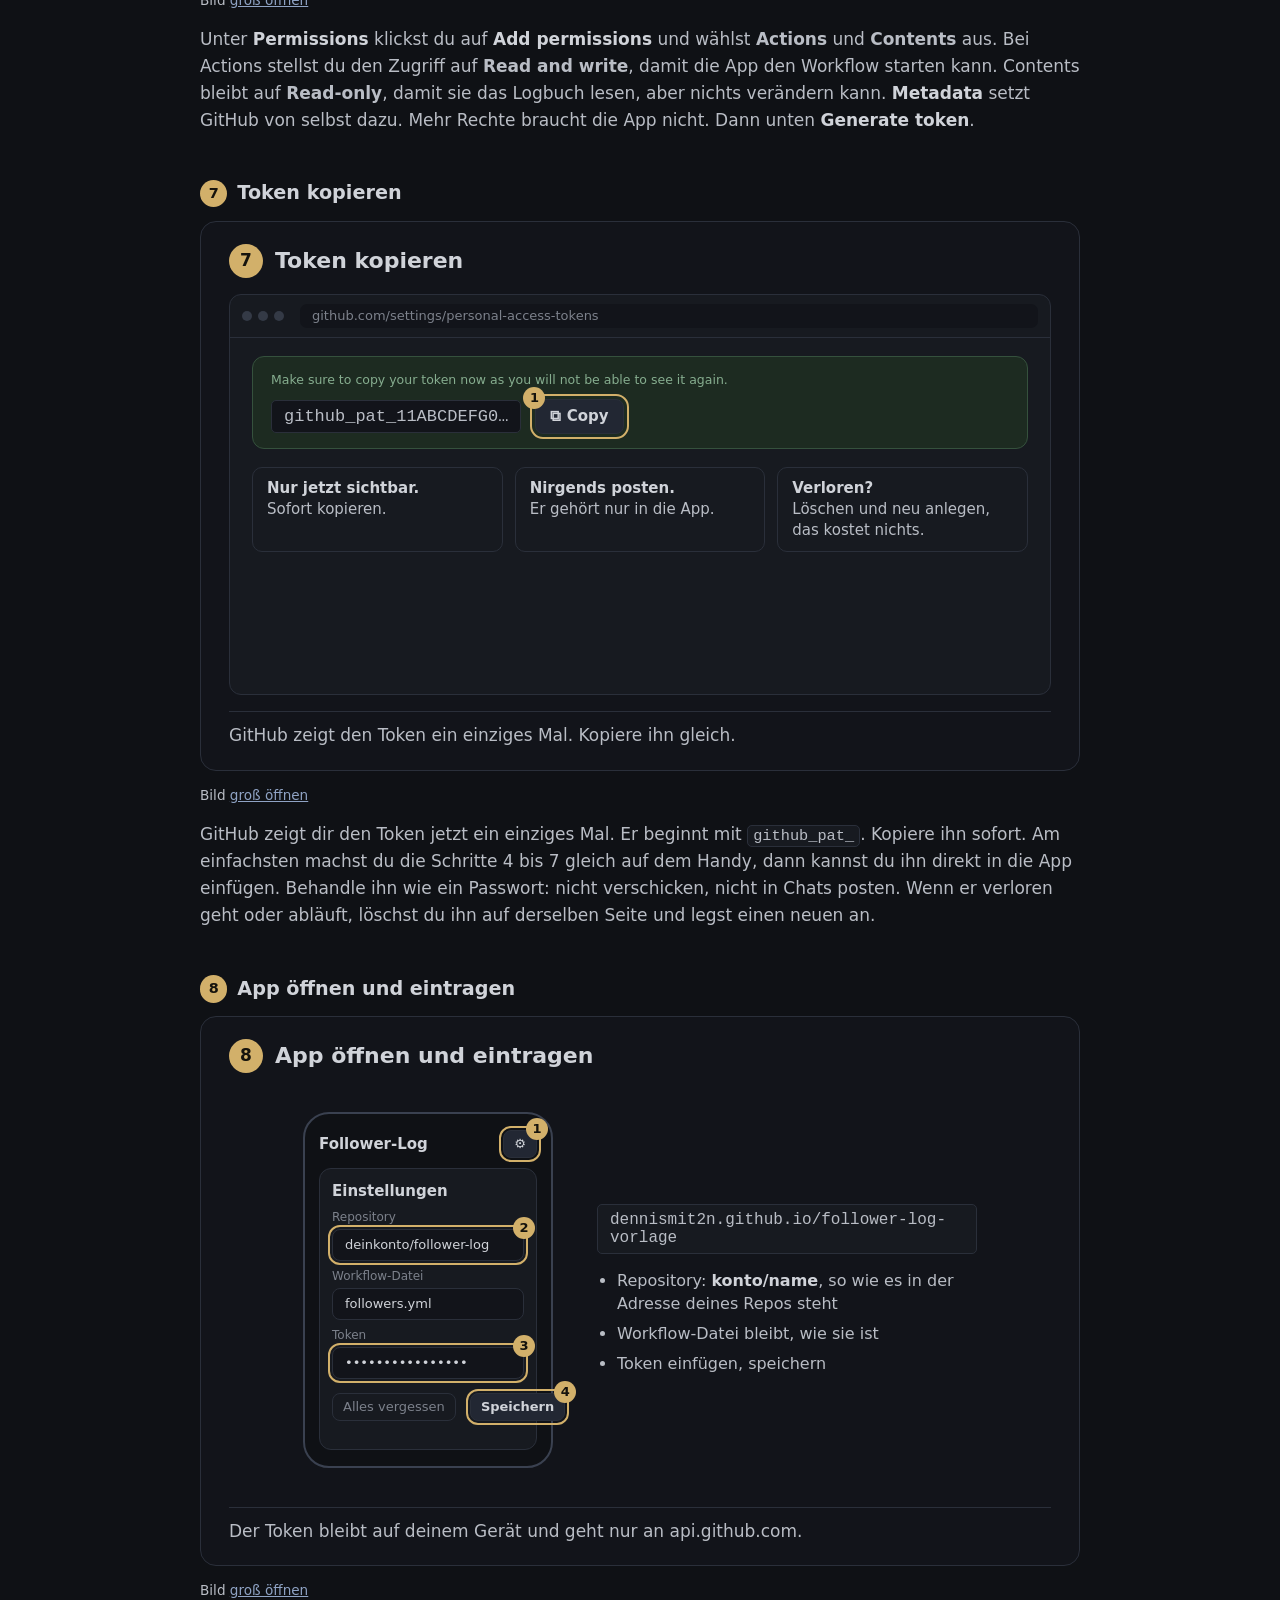
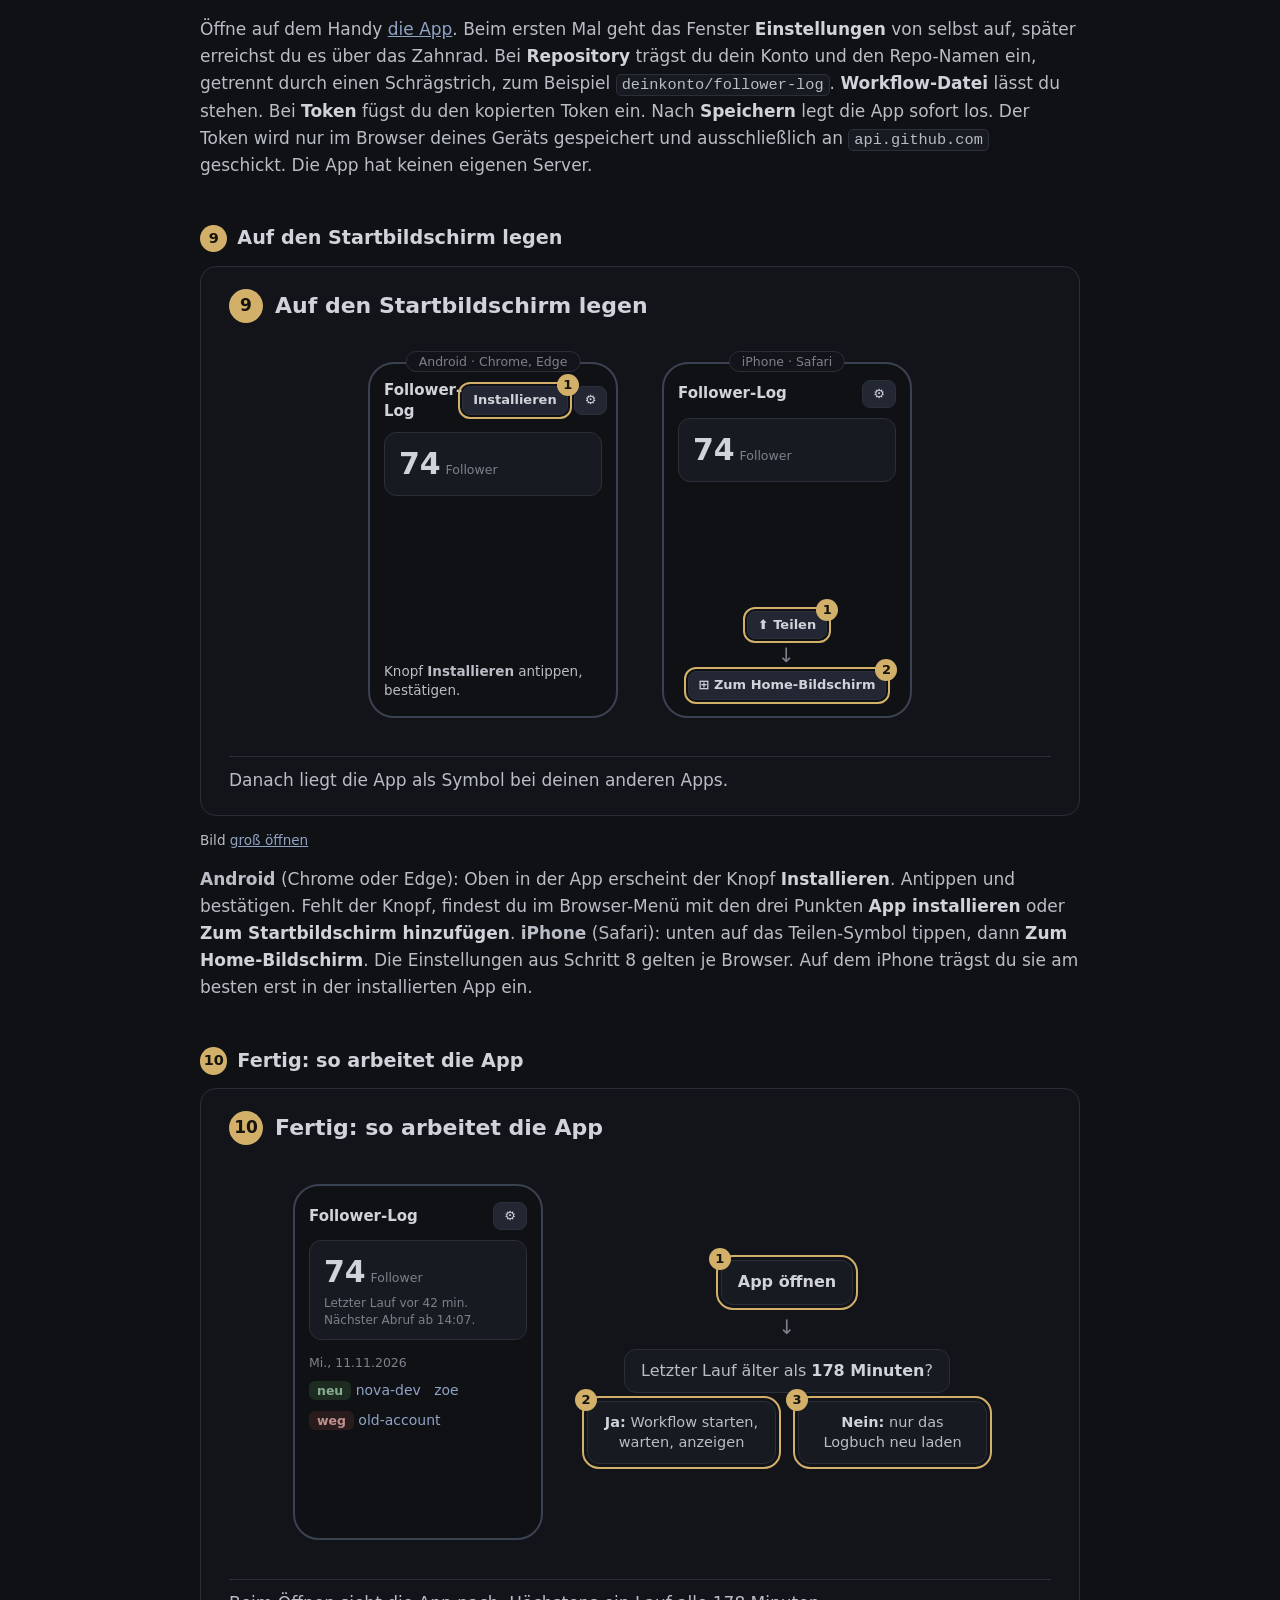
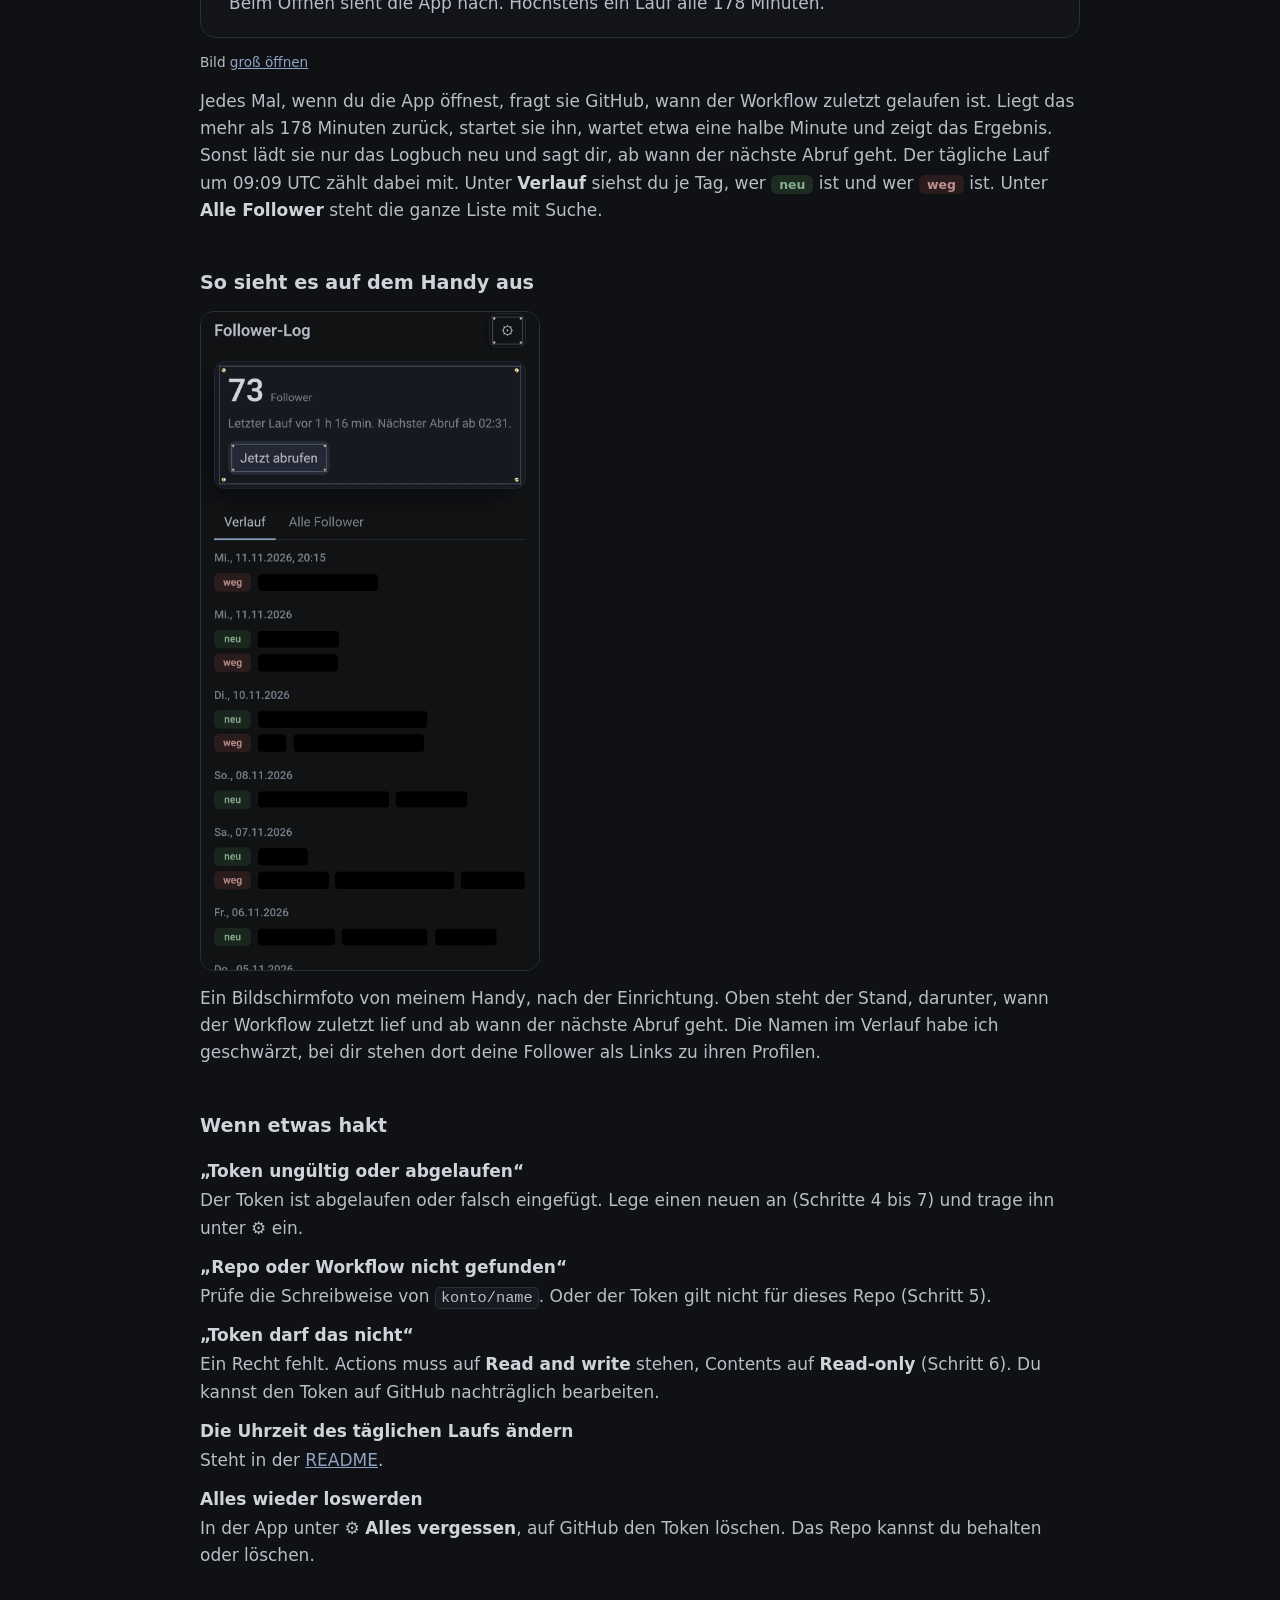
==== commit a660e02e: "Follower-Log: Handyfoto im neuen Look, Namen geschwärzt Co-Authored-By: Claude Fable 5.2 <noreply@an" ====
--- a/docs/anleitung/index.html
+++ b/docs/anleitung/index.html
@@ -259,7 +259,7 @@
 
 <section class="schritt echt">
   <h2>So sieht es auf dem Handy aus</h2>
-  <img src="handy.png" width="1027" height="2000" loading="lazy" alt="Die App auf dem Handy: 73 Follower, letzter Lauf vor 1 h 21 min, nächster Abruf ab 23:12, darunter der Verlauf je Tag mit grünen Marken neu und roten Marken weg. Die Namen sind geschwärzt.">
+  <img src="handy.png" width="1027" height="2000" loading="lazy" alt="Die App auf dem Handy: 73 Follower, letzter Lauf vor 1 h 16 min, nächster Abruf ab 02:31, darunter der Verlauf je Tag mit grünen Marken neu und roten Marken weg. Die Namen sind geschwärzt.">
   <p>Ein Bildschirmfoto von meinem Handy, nach der Einrichtung. Oben steht der Stand, darunter, wann der Workflow zuletzt lief und ab wann der nächste Abruf geht. Die Namen im Verlauf habe ich geschwärzt, bei dir stehen dort deine Follower als Links zu ihren Profilen.</p>
 </section>
 
